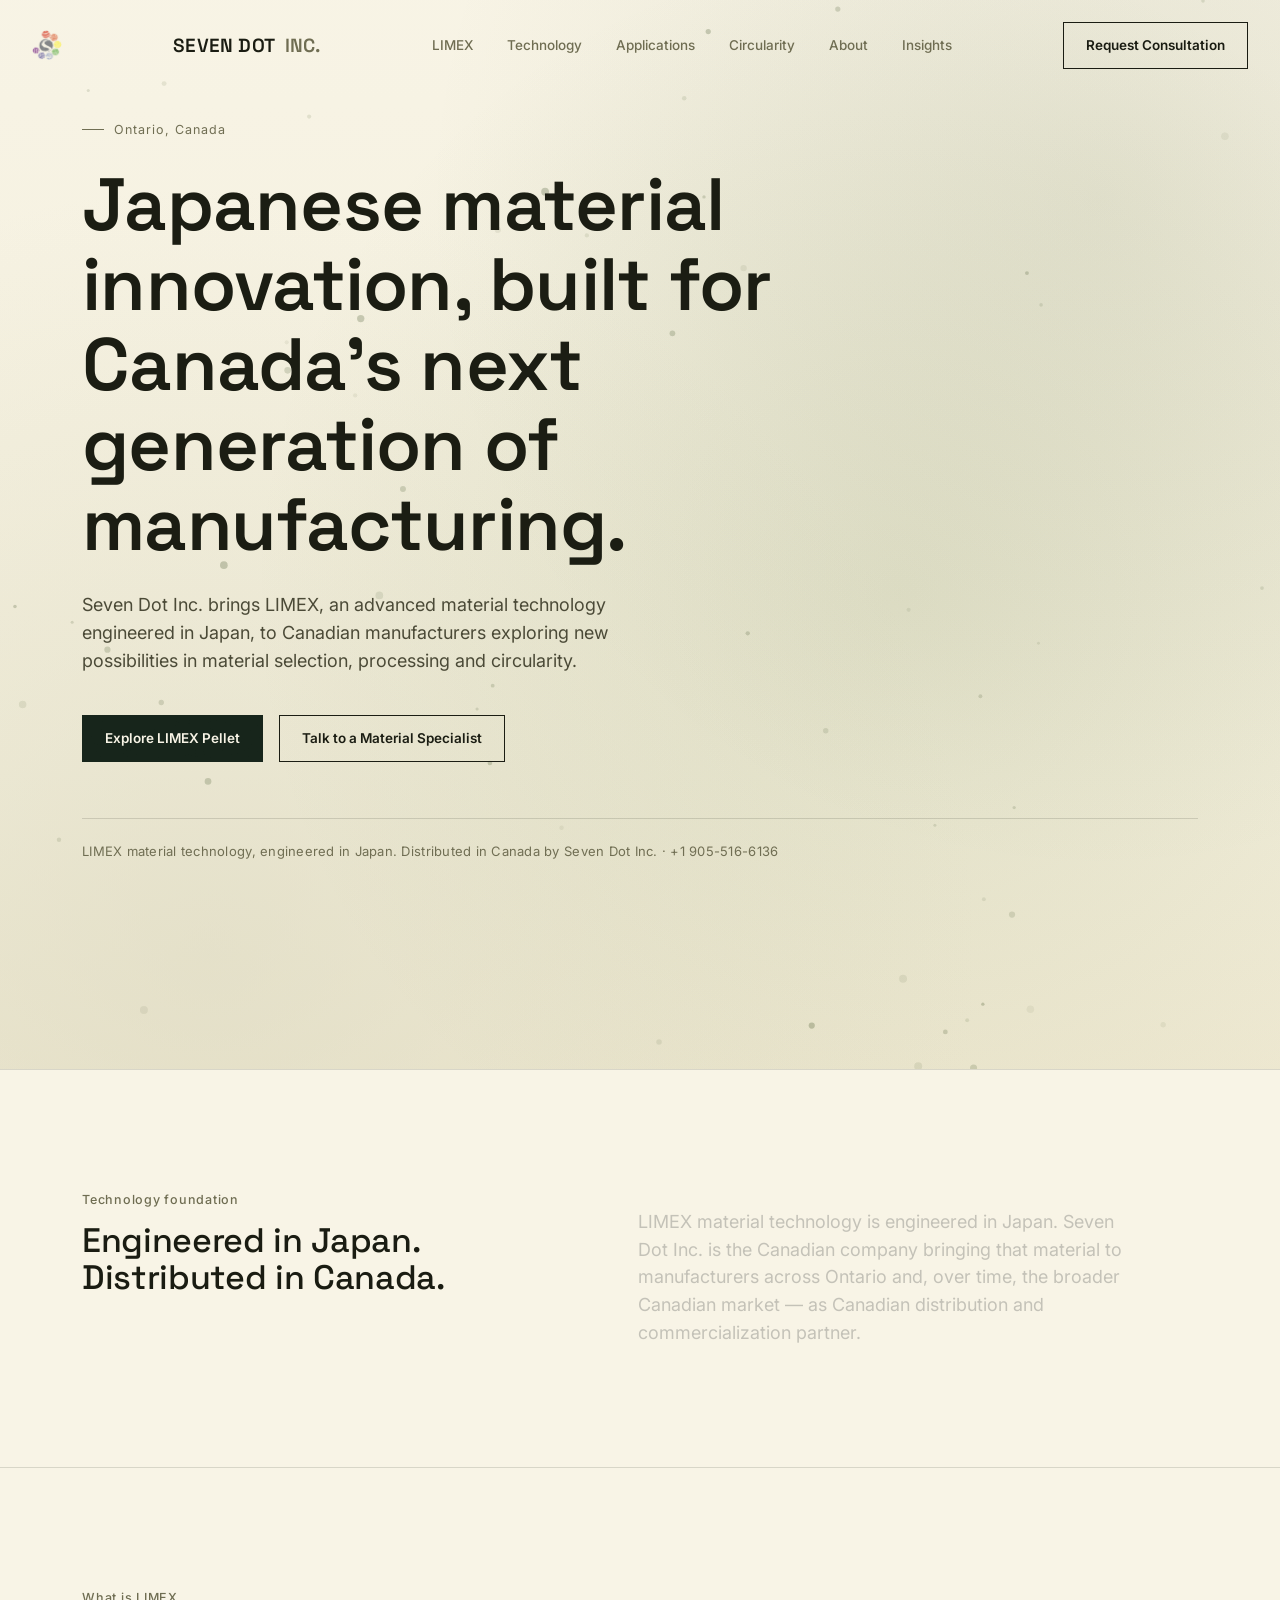
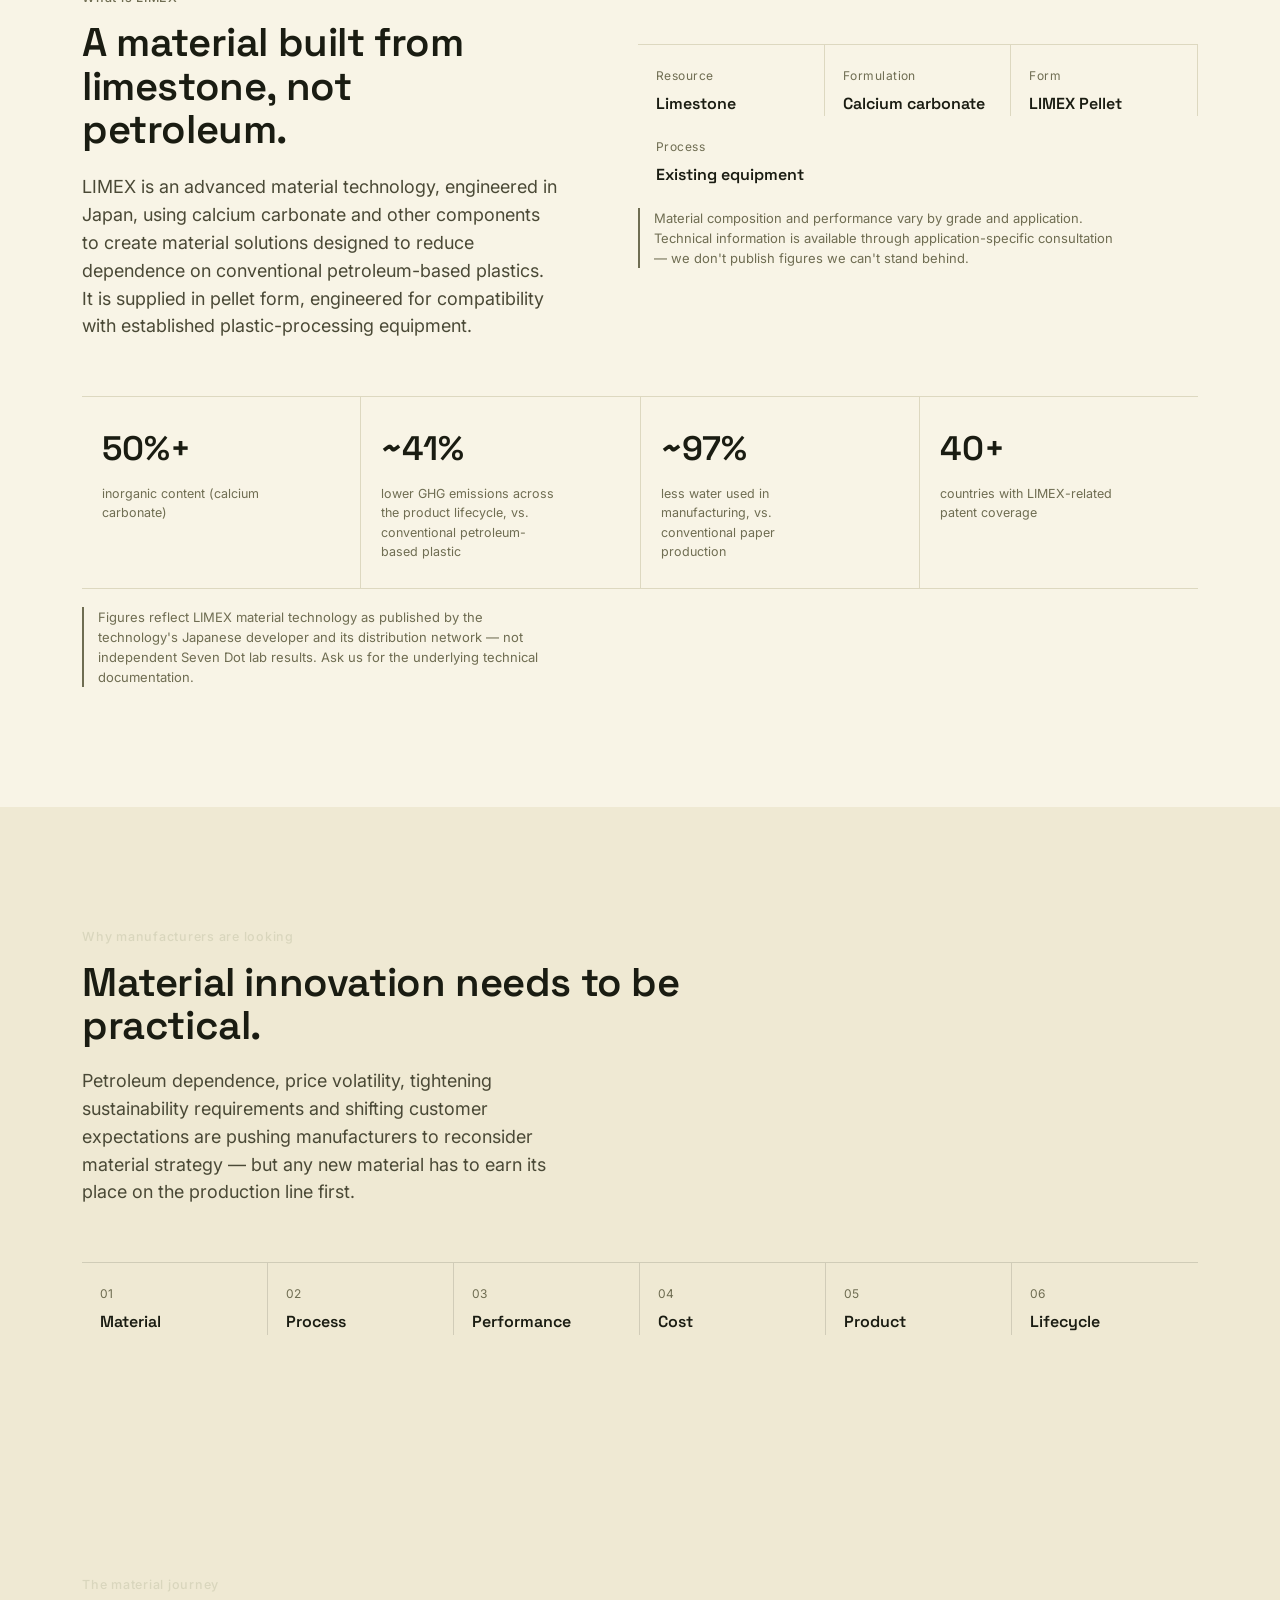
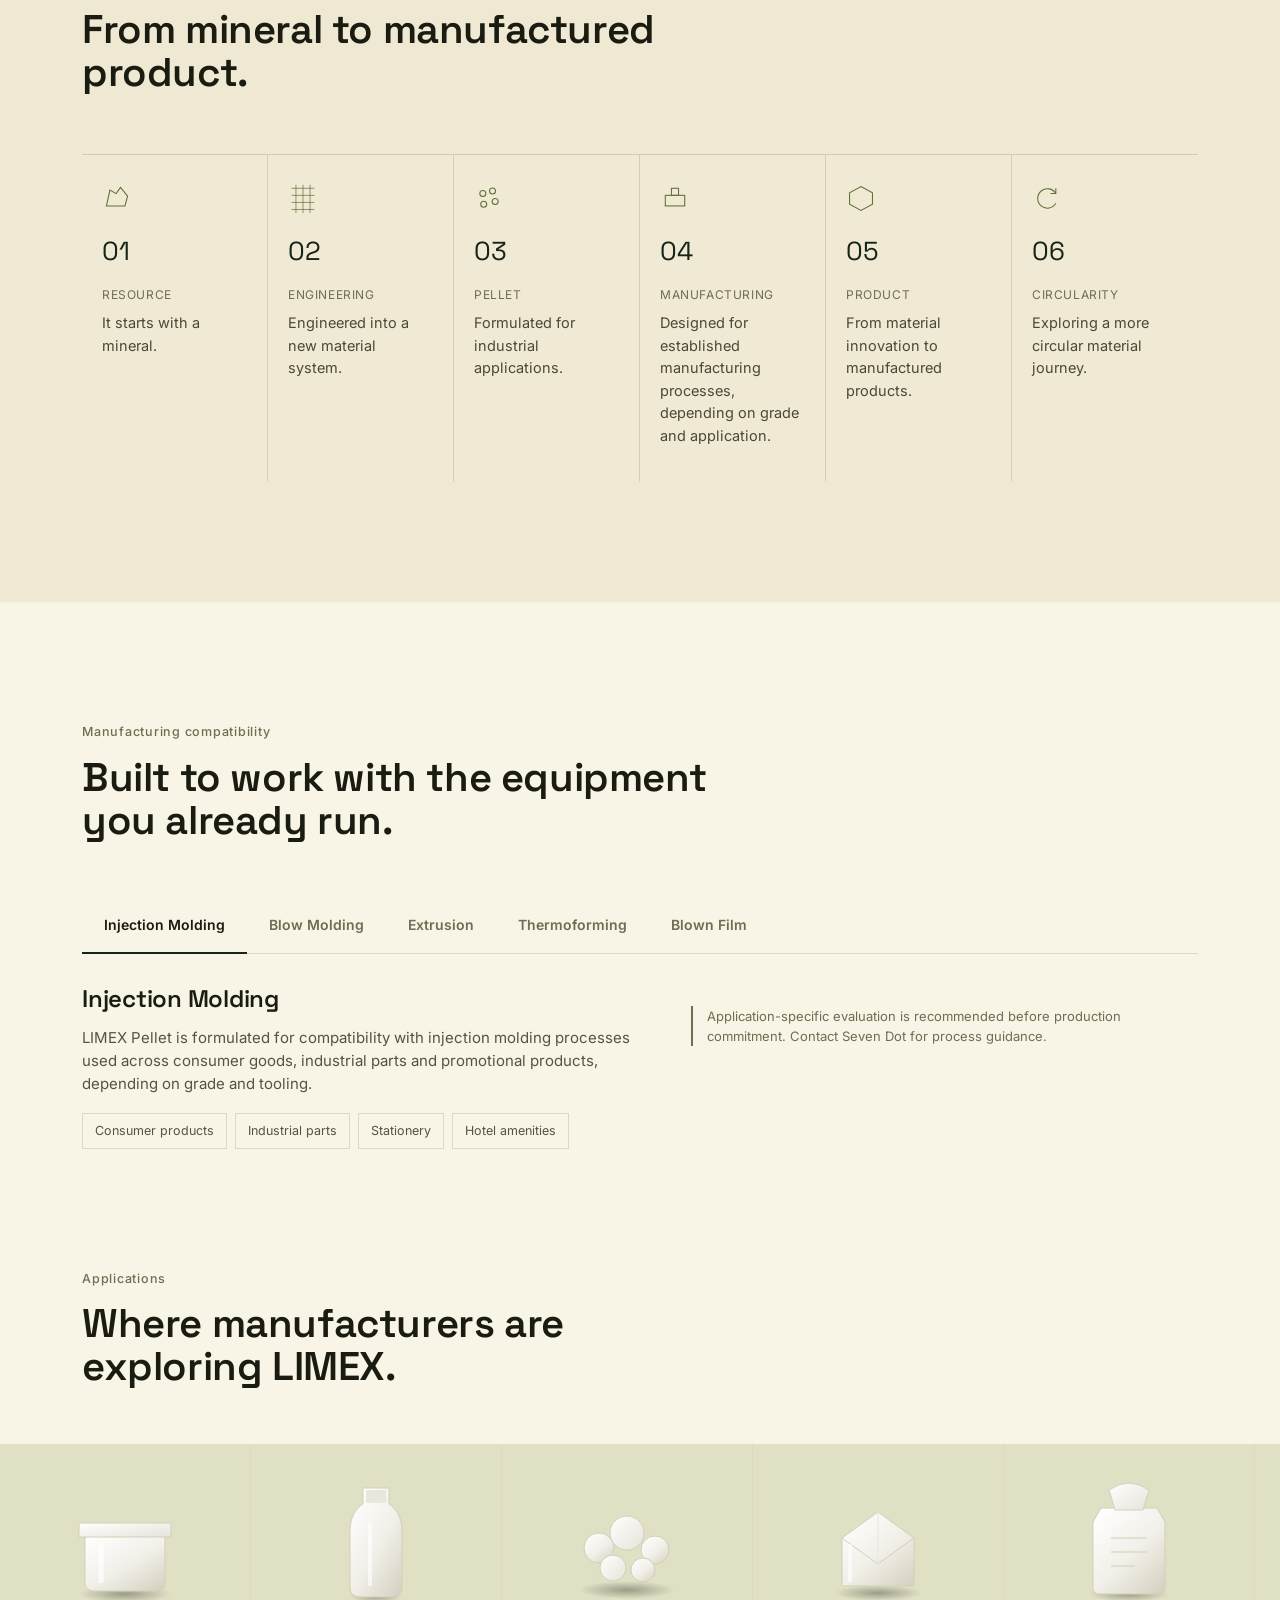
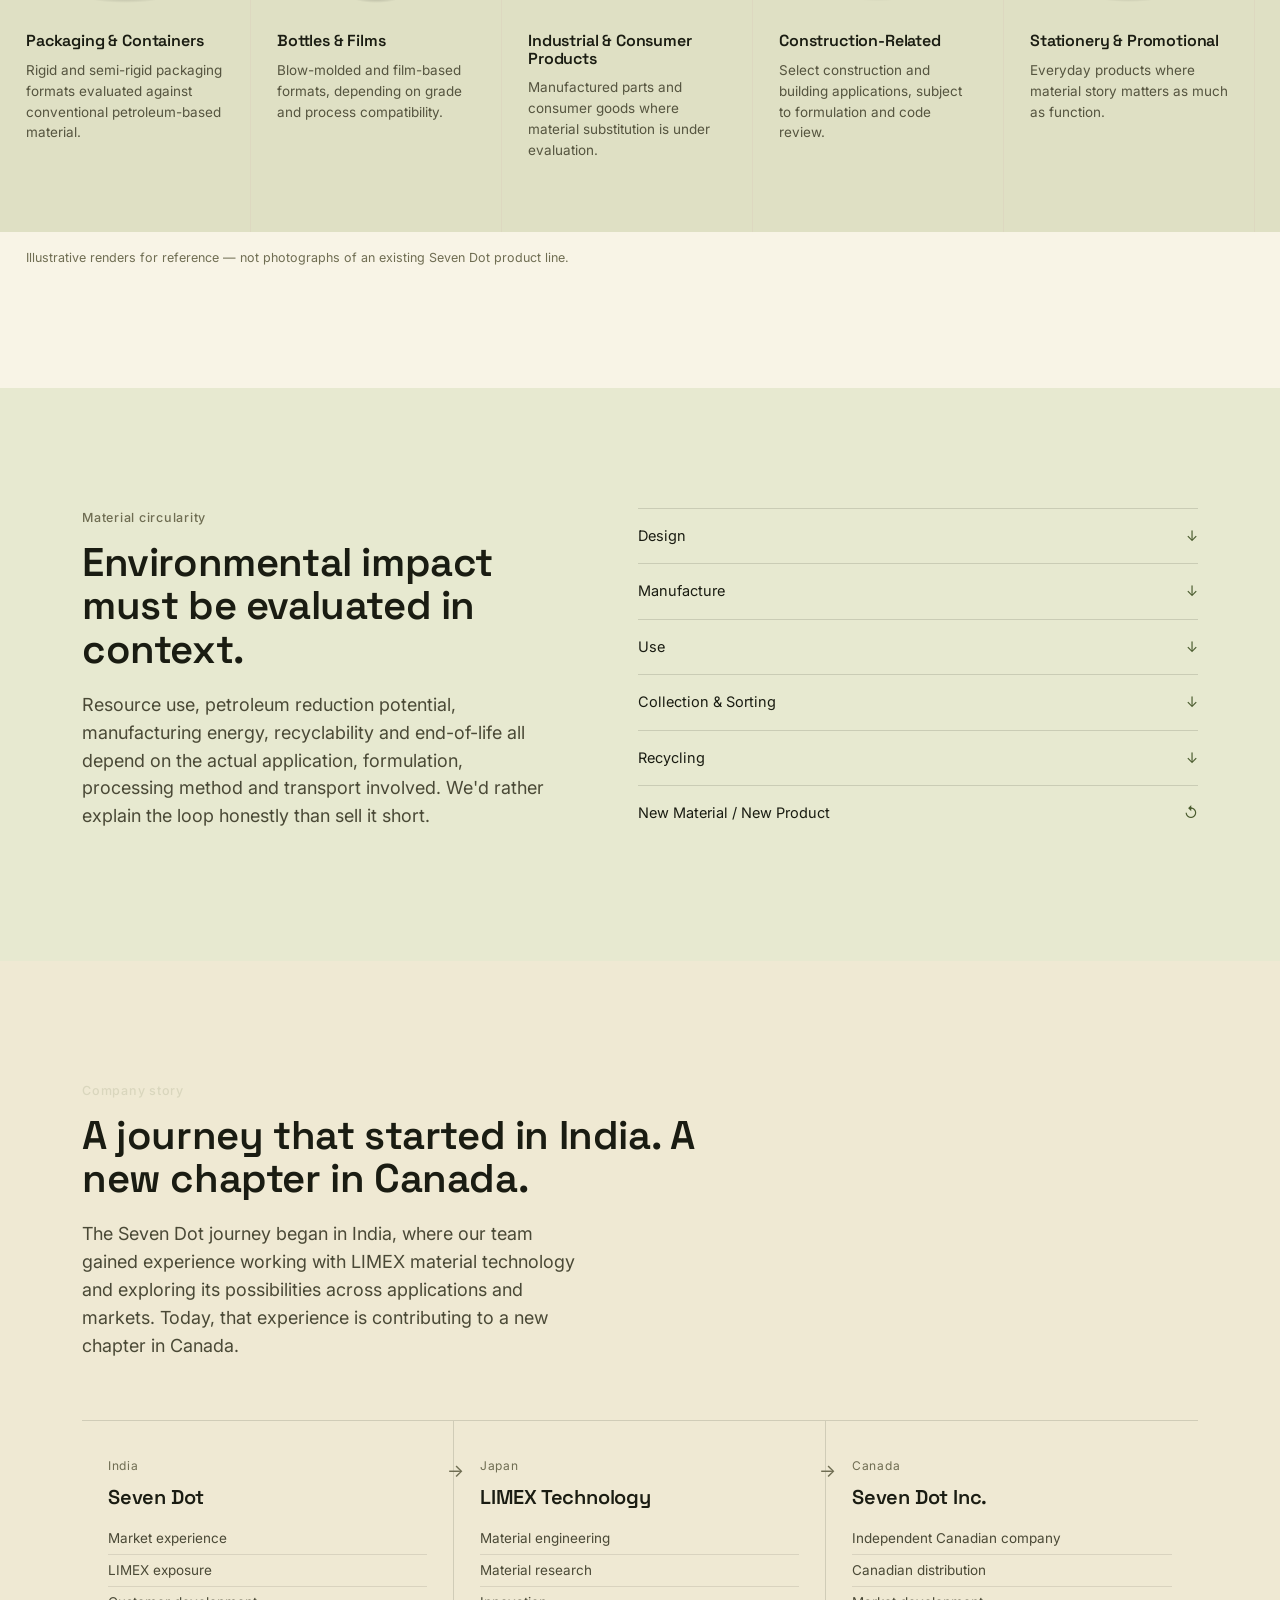
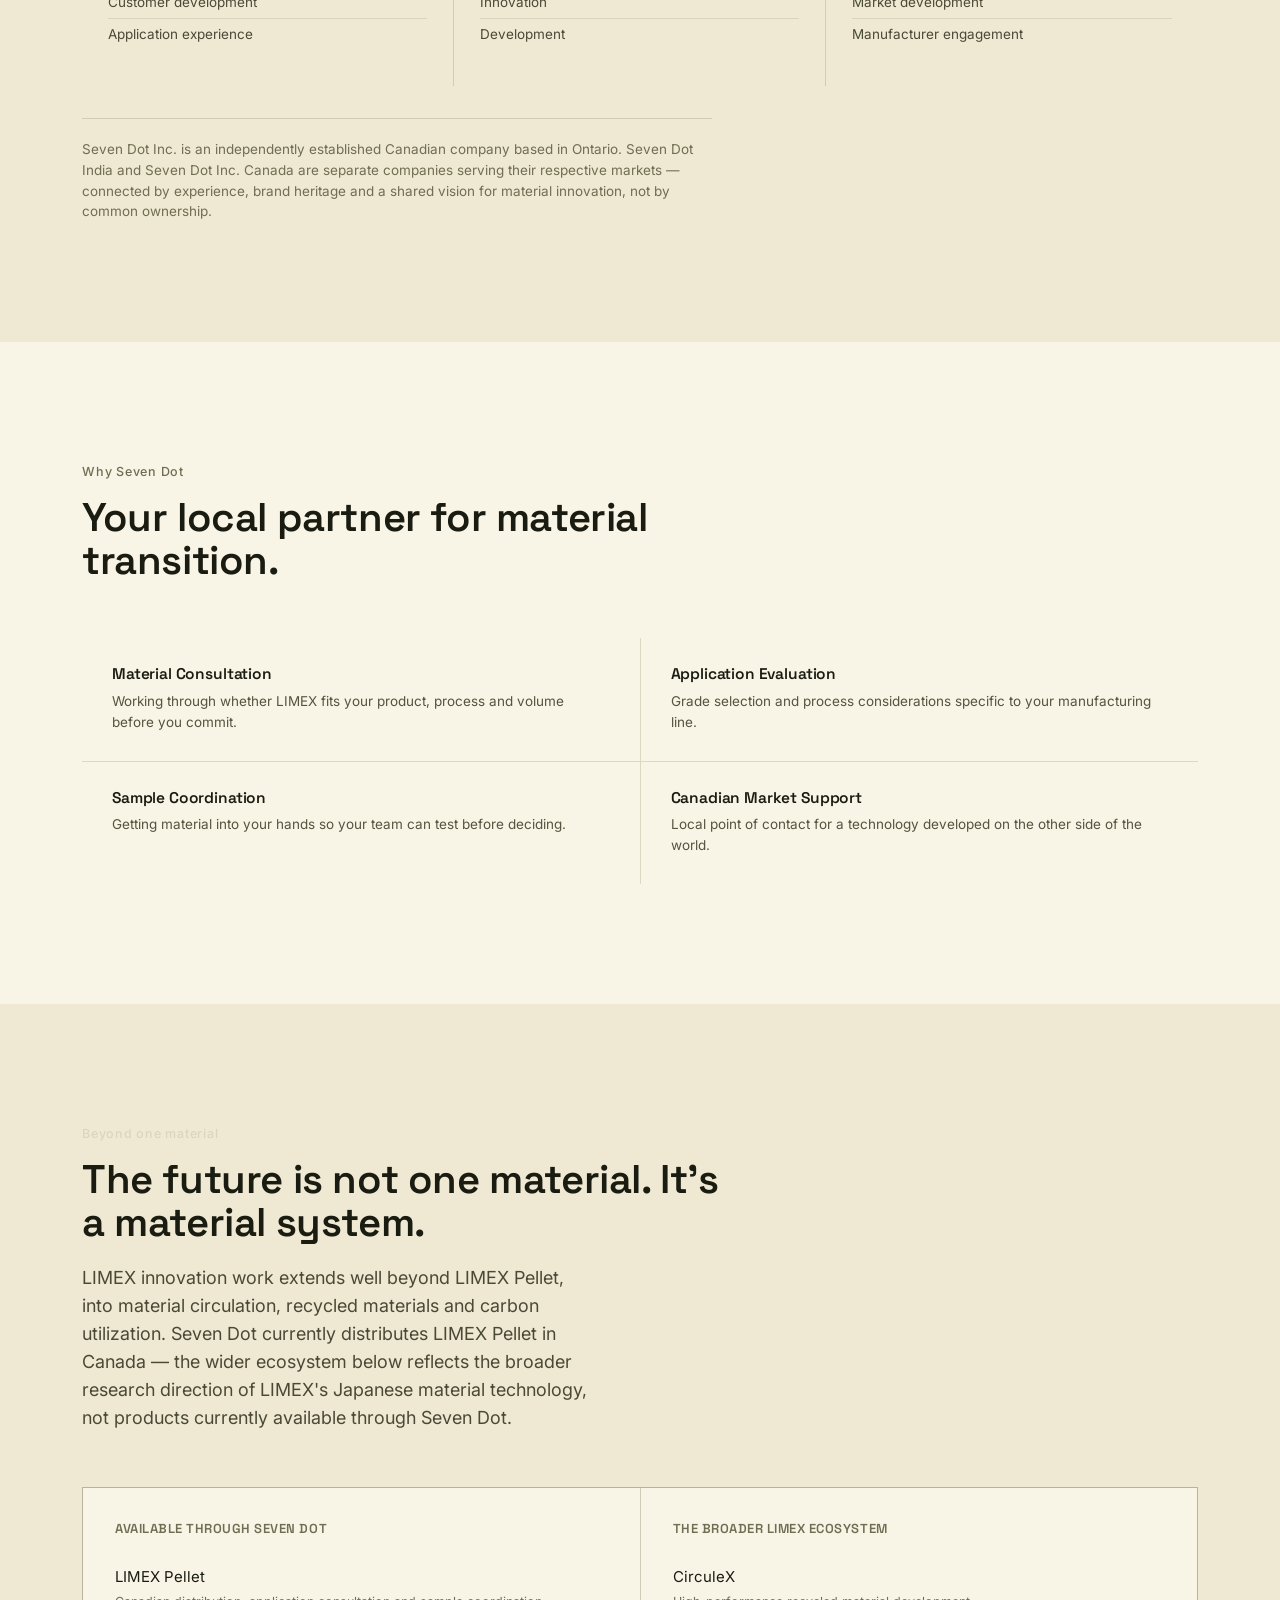
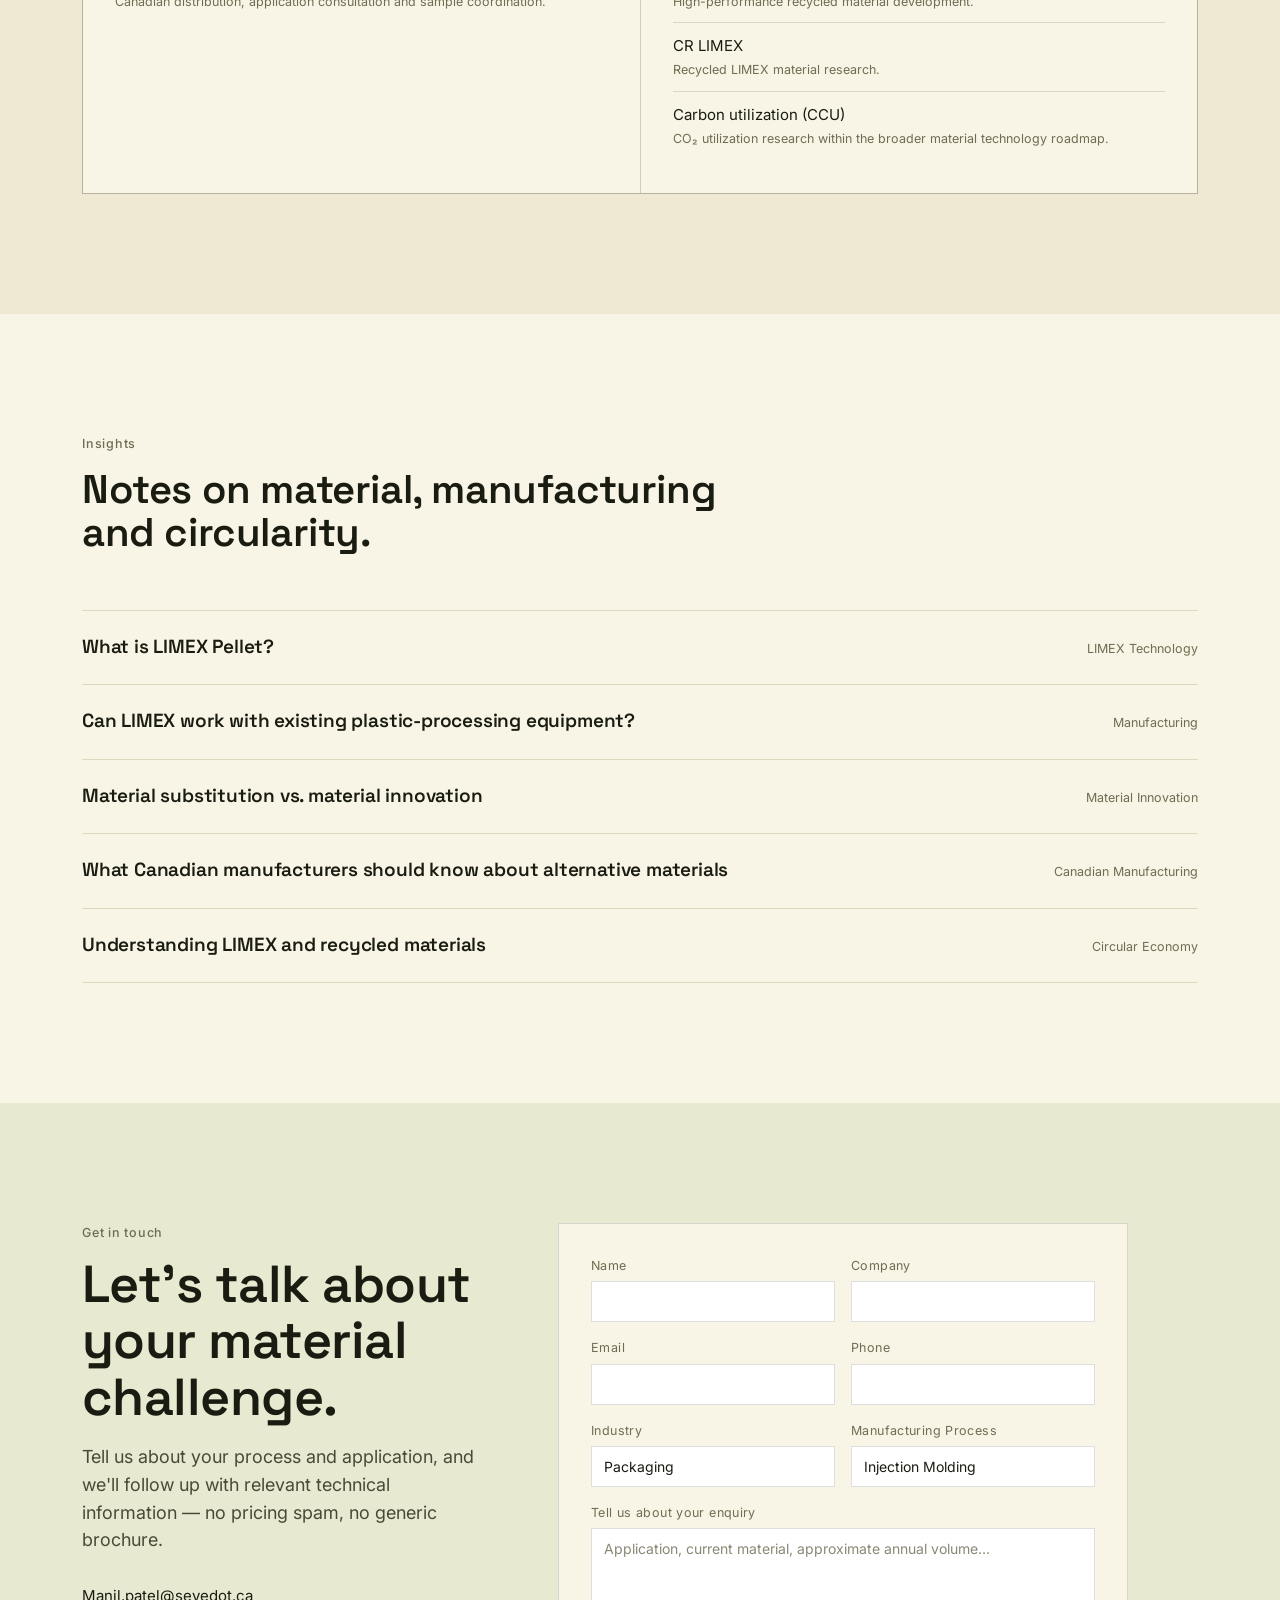
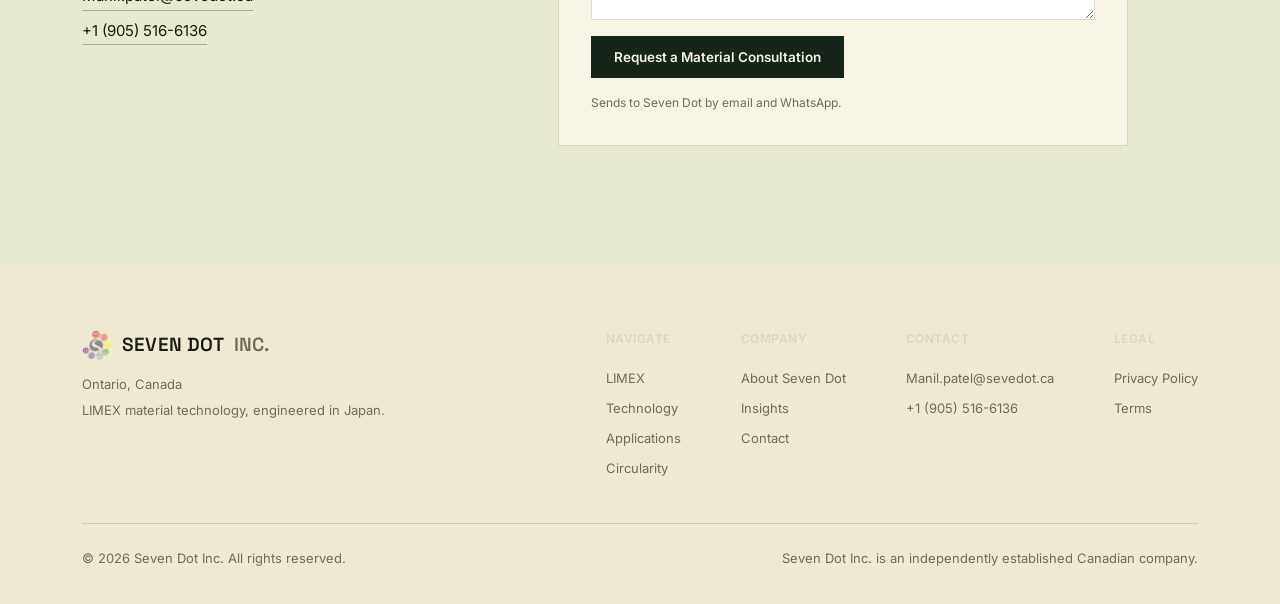
==== seven-dot-homepage.html @ 70af7dfd "Add files via upload" ====
<!DOCTYPE html>
<html lang="en">
<head>
<meta charset="UTF-8">
<meta name="viewport" content="width=device-width, initial-scale=1.0">
<title>Seven Dot Inc. — Japanese Material Innovation. Canadian Industrial Possibility.</title>
<link rel="preconnect" href="https://fonts.googleapis.com">
<link rel="preconnect" href="https://fonts.gstatic.com" crossorigin>
<link href="https://fonts.googleapis.com/css2?family=Space+Grotesk:wght@400;500;600;700&family=Inter:wght@400;500;600&display=swap" rel="stylesheet">
<style>
  :root{
    --charcoal:#1a1c12;
    --charcoal-soft:#252a19;
    --charcoal-line:rgba(26,28,18,0.14);
    --white:#ffffff;
    --off-white:#f8f4e6;
    --stone:#d9d6bd;
    --stone-dark:#6f6d52;
    --stone-on-dark:#6f6d52;
    --indigo:#16241a;
    --indigo-light:#33502f;
    --moss:#4a5b2e;
    --moss-light:#5f7038;
    --panel:#efe9d3;
    --panel-sage:#e7e9d0;
    --serif:'Space Grotesk', sans-serif;
    --sans:'Inter', sans-serif;
  }
  *{margin:0;padding:0;box-sizing:border-box;}
  html{scroll-behavior:smooth;}
  body{
    font-family:var(--sans);
    color:var(--charcoal);
    background:var(--off-white);
    line-height:1.55;
    -webkit-font-smoothing:antialiased;
  }
  img,svg{display:block;max-width:100%;}
  a{color:inherit;text-decoration:none;}
  button{font-family:inherit;cursor:pointer;border:none;background:none;}
  .wrap{max-width:1180px;margin:0 auto;padding:0 32px;}
  @media (max-width:720px){.wrap{padding:0 20px;}}

  h1,h2,h3,h4{
    font-family:var(--serif);
    font-weight:600;
    letter-spacing:-0.01em;
    line-height:1.08;
  }
  .eyebrow{
    font-size:12.5px;
    letter-spacing:0.06em;
    color:var(--stone-dark);
    font-weight:500;
    margin-bottom:14px;
  }
  .lede{
    font-size:18px;
    color:#4a4936;
    max-width:46ch;
  }

  /* ---------- Header ---------- */
  header{
    position:fixed;top:0;left:0;right:0;z-index:50;
    display:flex;align-items:center;justify-content:space-between;
    padding:22px 32px;
    transition:background .35s ease, padding .35s ease, border-color .35s ease;
    border-bottom:1px solid transparent;
  }
  header.scrolled{
    background:rgba(248,244,230,0.92);
    backdrop-filter:blur(10px);
    padding:14px 32px;
    border-bottom:1px solid var(--charcoal-line);
  }
  .logo{
    font-family:var(--serif);
    font-weight:600;
    font-size:19px;
    color:var(--charcoal);
    letter-spacing:0.01em;
    display:flex;align-items:center;gap:10px;
  }
  .logo-mark{width:30px;height:30px;object-fit:contain;}
  .logo span{color:var(--stone-on-dark);}
  nav{display:flex;gap:34px;align-items:center;}
  nav a{
    font-size:13.5px;
    color:var(--stone-dark);
    font-weight:500;
    transition:color .2s;
  }
  nav a:hover{color:var(--charcoal);}
  .btn{
    display:inline-flex;align-items:center;gap:8px;
    padding:12px 22px;
    font-size:13.5px;
    font-weight:600;
    border:1px solid var(--charcoal);
    color:var(--charcoal);
    transition:background .2s, color .2s;
    white-space:nowrap;
  }
  .btn:hover{background:var(--charcoal);color:var(--off-white);}
  .btn-solid{
    background:var(--indigo);
    border:1px solid var(--indigo);
    color:var(--off-white);
  }
  .btn-solid:hover{background:var(--indigo-light);border-color:var(--indigo-light);color:var(--off-white);}
  .nav-toggle{display:none;color:var(--charcoal);font-size:22px;}
  @media (max-width:920px){
    nav{display:none;}
    .header-cta{display:none;}
    .nav-toggle{display:block;}
  }

  /* ---------- Hero ---------- */
  .hero{
    position:relative;
    min-height:100vh;
    background:var(--off-white);
    color:var(--charcoal);
    display:flex;
    align-items:flex-end;
    overflow:hidden;
  }
  .hero-texture{
    position:absolute;inset:-6%;
    background:
      radial-gradient(circle at 82% 22%, rgba(74,91,46,0.10), transparent 45%),
      radial-gradient(circle at 68% 55%, rgba(107,125,63,0.14), transparent 55%),
      radial-gradient(circle at 20% 85%, rgba(217,214,189,0.5), transparent 50%),
      linear-gradient(180deg, #f8f4e6 0%, #f3efdc 70%, #ede7cf 100%);
    animation:drift 34s ease-in-out infinite alternate;
  }
  @keyframes drift{
    0%{transform:scale(1) translate(0,0);}
    100%{transform:scale(1.06) translate(-1.5%,-1%);}
  }
  .grain{
    position:absolute;inset:0;
    opacity:0.5;
    mix-blend-mode:overlay;
    pointer-events:none;
  }
  #pellets{position:absolute;inset:0;opacity:0.9;}
  #pellets circle{animation:pellet-float linear infinite;}
  @keyframes pellet-float{
    0%{transform:translateY(0);}
    50%{transform:translateY(-14px);}
    100%{transform:translateY(0);}
  }
  @media (prefers-reduced-motion: reduce){
    .hero-texture{animation:none;}
    #pellets circle{animation:none;}
  }
  .hero-inner{
    position:relative;z-index:2;
    width:100%;
    padding:0 32px 88px;
    max-width:1180px;
    margin:0 auto;
  }
  .hero-eyebrow{
    font-size:12.5px;letter-spacing:0.08em;color:var(--stone-dark);
    margin-bottom:26px;
    display:flex;align-items:center;gap:10px;
    opacity:0;animation:rise .9s ease forwards;
    animation-delay:.1s;
  }
  .hero-eyebrow::before{content:'';width:22px;height:1px;background:var(--stone-on-dark);}
  .hero h1{
    font-size:clamp(38px,6vw,74px);
    max-width:15ch;
    color:var(--charcoal);
    opacity:0;animation:rise 1s ease forwards;
    animation-delay:.28s;
  }
  .hero-sub{
    margin-top:26px;
    font-size:18px;
    color:#4a4936;
    max-width:52ch;
    opacity:0;animation:rise 1s ease forwards;
    animation-delay:.5s;
  }
  .hero-ctas{
    display:flex;gap:16px;margin-top:40px;flex-wrap:wrap;
    opacity:0;animation:rise 1s ease forwards;
    animation-delay:.68s;
  }
  .hero-trust{
    margin-top:56px;
    padding-top:22px;
    border-top:1px solid var(--charcoal-line);
    font-size:13px;
    color:var(--stone-on-dark);
    letter-spacing:0.02em;
    opacity:0;animation:rise 1s ease forwards;
    animation-delay:.86s;
  }
  @keyframes rise{
    from{opacity:0;transform:translateY(16px);}
    to{opacity:1;transform:translateY(0);}
  }
  @media (prefers-reduced-motion: reduce){
    .hero-eyebrow,.hero h1,.hero-sub,.hero-ctas,.hero-trust{animation:none;opacity:1;}
  }

  /* ---------- Sections generic ---------- */
  section{padding:120px 0;}
  @media (max-width:720px){section{padding:76px 0;}}
  .band-dark{background:var(--panel);color:var(--charcoal);}
  .band-indigo{background:var(--panel-sage);color:var(--charcoal);}

  .two-col{
    display:grid;
    grid-template-columns:0.85fr 1fr;
    gap:80px;
    align-items:start;
  }
  @media (max-width:860px){.two-col{grid-template-columns:1fr;gap:44px;}}

  /* ---------- Trust band ---------- */
  .trust-band{
    text-align:left;
    border-top:1px solid var(--charcoal-line);
    border-bottom:1px solid var(--charcoal-line);
  }
  .trust-band h2{
    font-size:clamp(24px,3vw,34px);
    max-width:22ch;
    font-weight:500;
  }
  .trust-band .lede{color:#c4c2b8;margin-top:18px;}

  /* ---------- Diagram: evaluation chain ---------- */
  .chain{
    display:flex;flex-wrap:wrap;gap:0;
    margin-top:56px;
    border-top:1px solid #ddd8c0;
  }
  .chain-step{
    flex:1 1 150px;
    padding:22px 18px 0;
    border-right:1px solid #ddd8c0;
  }
  .chain-step:last-child{border-right:none;}
  .chain-step .n{font-size:12px;color:var(--stone-dark);letter-spacing:0.04em;}
  .chain-step .t{font-family:var(--serif);font-size:16px;margin-top:6px;font-weight:600;}
  @media (max-width:720px){
    .chain{flex-direction:column;}
    .chain-step{border-right:none;border-bottom:1px solid #ddd8c0;padding-bottom:18px;}
  }

  /* ---------- Material journey (signature) ---------- */
  .journey{position:relative;}
  .journey-steps{
    display:grid;
    grid-template-columns:repeat(6,1fr);
    border-top:1px solid var(--charcoal-line);
    margin-top:60px;
  }
  @media (max-width:920px){.journey-steps{grid-template-columns:1fr;}}
  .journey-step{
    padding:28px 20px 34px;
    border-right:1px solid var(--charcoal-line);
    border-bottom:1px solid transparent;
    transition:background .4s ease, opacity .4s ease;
    opacity:0.45;
  }
  .journey-step.active{opacity:1;background:rgba(245,243,238,0.04);}
  @media (max-width:920px){.journey-step{border-right:none;border-bottom:1px solid var(--charcoal-line);}}
  .journey-step:last-child{border-right:none;}
  .j-glyph{width:30px;height:30px;margin-bottom:18px;opacity:0.55;transition:opacity .4s ease;}
  .journey-step.active .j-glyph{opacity:1;}
  .journey-step .n{
    font-family:var(--serif);font-size:26px;color:var(--stone-on-dark);
    transition:color .4s ease;
  }
  .journey-step.active .n{color:var(--indigo);}
  .journey-step .label{
    font-size:12px;letter-spacing:0.05em;color:var(--stone-dark);margin:14px 0 8px;
  }
  .journey-step p{font-size:14.5px;color:#4a4936;}

  /* ---------- Stat strip (verified-only placeholder) ---------- */
  .stat-note{
    margin-top:20px;
    font-size:13px;
    color:var(--stone-dark);
    border-left:2px solid var(--stone-dark);
    padding-left:14px;
    max-width:60ch;
  }

  .glance-strip{
    display:grid;grid-template-columns:repeat(4,1fr);
    gap:1px;background:#ddd8c0;margin-top:56px;border-top:1px solid #ddd8c0;border-bottom:1px solid #ddd8c0;
  }
  @media (max-width:820px){.glance-strip{grid-template-columns:1fr 1fr;}}
  .glance-stat{background:var(--off-white);padding:26px 20px;}
  .glance-num{display:block;font-family:var(--serif);font-size:34px;font-weight:600;color:var(--charcoal);}
  .glance-label{display:block;font-size:12.5px;color:var(--stone-dark);margin-top:8px;max-width:22ch;}

  /* ---------- Manufacturing tabs ---------- */
  .tabs{margin-top:56px;}
  .tab-heads{display:flex;flex-wrap:wrap;gap:0;border-bottom:1px solid #ddd8c0;}
  .tab-head{
    padding:16px 22px;font-size:14px;font-weight:600;color:var(--stone-dark);
    border-bottom:2px solid transparent;margin-bottom:-1px;
  }
  .tab-head.active{color:var(--charcoal);border-bottom-color:var(--indigo);}
  .tab-panel{display:none;padding-top:32px;}
  .tab-panel.active{display:grid;grid-template-columns:1.1fr 1fr;gap:52px;}
  @media (max-width:760px){.tab-panel.active{grid-template-columns:1fr;gap:24px;}}
  .tab-panel h3{font-size:24px;margin-bottom:14px;}
  .tag-list{display:flex;flex-wrap:wrap;gap:8px;margin-top:18px;}
  .tag{
    font-size:12.5px;padding:7px 12px;border:1px solid #ddd8c0;color:#55543f;
  }

  /* ---------- Applications strip ---------- */
  .apps-scroll{
    display:flex;gap:1px;background:#ddd8c0;
    margin-top:56px;overflow-x:auto;
  }
  .app-card{
    background:#dfe0c4;
    min-width:250px;flex:1 1 250px;
    padding:34px 26px 30px;
  }
  .app-card .glyph{width:100%;height:130px;margin-bottom:24px;}
  .app-card h4{font-size:16px;margin-bottom:10px;color:var(--charcoal);}
  .app-card p{font-size:13.5px;color:#55543f;}
  .gallery-note{
    font-size:12.5px;color:var(--stone-dark);
    padding:16px 26px 0;
  }

  /* ---------- Circularity loop ---------- */
  .loop-wrap{display:flex;justify-content:center;margin-top:56px;}

  /* ---------- Journey map (India/Japan/Canada) ---------- */
  .map-nodes{
    display:grid;grid-template-columns:repeat(3,1fr);
    gap:0;margin-top:60px;border-top:1px solid var(--charcoal-line);
  }
  @media (max-width:820px){.map-nodes{grid-template-columns:1fr;}}
  .map-node{
    padding:36px 26px;border-right:1px solid var(--charcoal-line);position:relative;
  }
  .map-node:last-child{border-right:none;}
  @media (max-width:820px){.map-node{border-right:none;border-bottom:1px solid var(--charcoal-line);}}
  .map-node .place{font-size:12px;letter-spacing:0.06em;color:var(--stone-on-dark);}
  .map-node h3{font-size:20px;margin:12px 0 14px;color:var(--charcoal);}
  .map-node ul{list-style:none;font-size:13.5px;color:#4a4936;}
  .map-node li{padding:5px 0;border-top:1px solid rgba(26,28,18,0.1);}
  .map-node li:first-child{border-top:none;}
  .map-arrow{
    position:absolute;right:-11px;top:36px;
    color:var(--stone-on-dark);font-size:18px;z-index:2;
  }
  @media (max-width:820px){.map-arrow{display:none;}}
  .story-note{
    margin-top:32px;font-size:13.5px;color:var(--stone-on-dark);
    max-width:70ch;border-top:1px solid var(--charcoal-line);padding-top:20px;
  }

  /* ---------- Why Seven Dot ---------- */
  .capabilities{
    display:grid;grid-template-columns:repeat(2,1fr);
    gap:1px;background:#ddd8c0;margin-top:56px;
  }
  @media (max-width:720px){.capabilities{grid-template-columns:1fr;}}
  .cap{background:var(--off-white);padding:28px 30px;}
  .cap h4{font-size:15.5px;margin-bottom:8px;}
  .cap p{font-size:13.5px;color:#55543f;}

  /* ---------- Future of materials split ---------- */
  .split{
    display:grid;grid-template-columns:1fr 1fr;gap:1px;
    margin-top:56px;background:var(--charcoal-line);
    border:1px solid var(--charcoal-line);
  }
  @media (max-width:820px){.split{grid-template-columns:1fr;}}
  .split > div{padding:34px 32px;background:var(--off-white);}
  .split h4{font-size:13px;letter-spacing:0.04em;color:var(--stone-dark);margin-bottom:18px;}
  .split ul{list-style:none;}
  .split li{
    font-size:15px;padding:11px 0;border-top:1px solid var(--charcoal-line);color:var(--charcoal);
  }
  .split li:first-child{border-top:none;}
  .split li small{display:block;color:var(--stone-on-dark);font-size:12.5px;margin-top:3px;font-weight:400;}

  /* ---------- Insights ---------- */
  .insights-list{margin-top:56px;border-top:1px solid #ddd8c0;}
  .insight-row{
    display:flex;justify-content:space-between;align-items:baseline;
    padding:26px 0;border-bottom:1px solid #ddd8c0;
    gap:24px;
  }
  .insight-row h4{font-size:19px;font-weight:600;max-width:60ch;}
  .insight-row .cat{font-size:12.5px;color:var(--stone-dark);white-space:nowrap;}

  /* ---------- Final CTA ---------- */
  .final-cta{
    text-align:left;
  }
  .final-cta h2{font-size:clamp(30px,4.4vw,52px);max-width:16ch;}
  .final-cta .lede{margin-top:18px;color:#4a4936;}
  .final-cta .hero-ctas{margin-top:36px;}

  /* ---------- Footer ---------- */
  footer{
    background:var(--panel);color:var(--stone-on-dark);
    padding:64px 0 36px;font-size:13px;
  }
  .foot-top{
    display:flex;justify-content:space-between;flex-wrap:wrap;gap:40px;
    padding-bottom:40px;border-bottom:1px solid var(--charcoal-line);
  }
  .foot-cols{display:flex;gap:60px;flex-wrap:wrap;}
  .foot-col h5{font-size:12px;color:var(--stone);letter-spacing:0.04em;margin-bottom:14px;font-weight:600;}
  .foot-col a{display:block;padding:5px 0;color:var(--stone-on-dark);transition:color .2s;}
  .foot-col a:hover{color:var(--indigo);}
  .foot-bottom{
    display:flex;justify-content:space-between;flex-wrap:wrap;gap:12px;
    padding-top:24px;
  }

  /* ---------- Sticky CTA ---------- */
  .sticky-cta{
    position:fixed;bottom:26px;right:26px;z-index:60;
    background:var(--off-white);color:var(--charcoal);
    padding:14px 22px;font-size:13.5px;font-weight:600;
    box-shadow:0 8px 30px rgba(0,0,0,0.25);
    display:flex;align-items:center;gap:8px;
    opacity:0;pointer-events:none;
    transform:translateY(10px);
    transition:opacity .3s ease, transform .3s ease;
  }
  .sticky-cta.show{opacity:1;pointer-events:auto;transform:translateY(0);}
  @media (max-width:600px){.sticky-cta{left:16px;right:16px;justify-content:center;}}

  .section-head{max-width:640px;}
  .section-head h2{font-size:clamp(26px,3.6vw,40px);margin-top:14px;}

  .reveal{opacity:0;transform:translateY(22px);transition:opacity .8s ease, transform .8s ease;}
  .reveal.in-view{opacity:1;transform:translateY(0);}
  @media (prefers-reduced-motion: reduce){
    .reveal{opacity:1;transform:none;transition:none;}
  }

  .page-grain{
    position:fixed;inset:0;z-index:40;
    opacity:0.35;mix-blend-mode:overlay;pointer-events:none;
  }

  .contact-details{margin-top:30px;display:flex;flex-direction:column;gap:8px;}
  .contact-details a{
    font-size:15px;color:var(--charcoal);border-bottom:1px solid rgba(26,28,18,0.3);
    width:max-content;padding-bottom:2px;
  }
  .contact-details a:hover{border-bottom-color:var(--charcoal);}

  .enquiry-form{
    background:var(--off-white);
    border:1px solid var(--charcoal-line);
    padding:32px;
  }
  .form-row{display:grid;grid-template-columns:1fr 1fr;gap:16px;}
  @media (max-width:520px){.form-row{grid-template-columns:1fr;}}
  .form-field{margin-bottom:16px;display:flex;flex-direction:column;gap:6px;}
  .form-field label{font-size:12.5px;color:var(--stone-dark);letter-spacing:0.03em;}
  .form-field input,.form-field select,.form-field textarea{
    background:#ffffff;
    border:1px solid var(--charcoal-line);
    color:var(--charcoal);
    padding:11px 12px;
    font-family:inherit;font-size:14px;
  }
  .form-field textarea{resize:vertical;}
  .form-field input::placeholder,.form-field textarea::placeholder{color:#8a8875;}
  .form-field select{appearance:none;}
  .form-actions{display:flex;align-items:center;gap:16px;flex-wrap:wrap;margin-top:6px;}
  .form-hint{font-size:12px;color:var(--stone-on-dark);}
  .form-status{font-size:13px;color:var(--charcoal);margin-top:14px;display:none;}
  .form-status.show{display:block;}
</style>
</head>
<body>

<svg width="0" height="0" style="position:absolute;">
  <filter id="grainFilter">
    <feTurbulence type="fractalNoise" baseFrequency="0.85" numOctaves="2" stitchTiles="stitch" result="noise"/>
    <feColorMatrix type="matrix" values="0 0 0 0 1  0 0 0 0 1  0 0 0 0 1  0 0 0 0.04 0"/>
  </filter>
  <linearGradient id="prodWhite" x1="10%" y1="0%" x2="90%" y2="100%">
    <stop offset="0%" stop-color="#ffffff"/>
    <stop offset="55%" stop-color="#f1efe8"/>
    <stop offset="100%" stop-color="#d7d2c3"/>
  </linearGradient>
  <linearGradient id="prodWhiteSoft" x1="0%" y1="0%" x2="100%" y2="100%">
    <stop offset="0%" stop-color="#ffffff"/>
    <stop offset="100%" stop-color="#e6e3d9"/>
  </linearGradient>
  <radialGradient id="prodShadow" cx="50%" cy="50%" r="50%">
    <stop offset="0%" stop-color="rgba(0,0,0,0.30)"/>
    <stop offset="100%" stop-color="rgba(0,0,0,0)"/>
  </radialGradient>
  <filter id="softBlur" x="-60%" y="-60%" width="220%" height="220%">
    <feGaussianBlur stdDeviation="3.2"/>
  </filter>
</svg>

<svg class="page-grain" width="100%" height="100%"><rect width="100%" height="100%" filter="url(#grainFilter)"/></svg>

<header id="siteHeader">
  <img class="logo-mark" src="[data-uri]" alt="Seven Dot logo"><div class="logo">SEVEN DOT <span>INC.</span></div>
  <nav>
    <a href="#limex">LIMEX</a>
    <a href="#journey">Technology</a>
    <a href="#applications">Applications</a>
    <a href="#circularity">Circularity</a>
    <a href="#about">About</a>
    <a href="#insights">Insights</a>
  </nav>
  <a class="btn header-cta" href="#contact">Request Consultation</a>
  <div class="nav-toggle">☰</div>
</header>

<!-- HERO -->
<section class="hero">
  <div class="hero-texture"></div>
  <svg id="pellets" width="100%" height="100%"></svg>
  <svg class="grain" width="100%" height="100%"><rect width="100%" height="100%" filter="url(#grainFilter)"/></svg>
  <div class="hero-inner">
    <div class="hero-eyebrow">Ontario, Canada</div>
    <h1>Japanese material innovation, built for Canada's next generation of manufacturing.</h1>
    <p class="hero-sub">Seven Dot Inc. brings LIMEX, an advanced material technology engineered in Japan, to Canadian manufacturers exploring new possibilities in material selection, processing and circularity.</p>
    <div class="hero-ctas">
      <a class="btn btn-solid" href="#limex">Explore LIMEX Pellet</a>
      <a class="btn" href="#contact">Talk to a Material Specialist</a>
    </div>
    <div class="hero-trust">LIMEX material technology, engineered in Japan. Distributed in Canada by Seven Dot Inc. · +1 905-516-6136</div>
  </div>
</section>

<!-- TRUST / TECHNOLOGY -->
<section class="trust-band">
  <div class="wrap">
    <div class="two-col">
      <div>
        <p class="eyebrow">Technology foundation</p>
        <h2>Engineered in Japan. Distributed in Canada.</h2>
      </div>
      <p class="lede">LIMEX material technology is engineered in Japan. Seven Dot Inc. is the Canadian company bringing that material to manufacturers across Ontario and, over time, the broader Canadian market — as Canadian distribution and commercialization partner.</p>
    </div>
  </div>
</section>

<!-- WHAT IS LIMEX -->
<section id="limex">
  <div class="wrap">
    <div class="two-col">
      <div class="section-head">
        <p class="eyebrow">What is LIMEX</p>
        <h2>A material built from limestone, not petroleum.</h2>
        <p class="lede" style="margin-top:22px;">LIMEX is an advanced material technology, engineered in Japan, using calcium carbonate and other components to create material solutions designed to reduce dependence on conventional petroleum-based plastics. It is supplied in pellet form, engineered for compatibility with established plastic-processing equipment.</p>
      </div>
      <div>
        <div class="chain">
          <div class="chain-step"><div class="n">Resource</div><div class="t">Limestone</div></div>
          <div class="chain-step"><div class="n">Formulation</div><div class="t">Calcium carbonate</div></div>
          <div class="chain-step"><div class="n">Form</div><div class="t">LIMEX Pellet</div></div>
          <div class="chain-step"><div class="n">Process</div><div class="t">Existing equipment</div></div>
        </div>
        <p class="stat-note">Material composition and performance vary by grade and application. Technical information is available through application-specific consultation — we don't publish figures we can't stand behind.</p>
      </div>
    </div>
    <div class="glance-strip">
      <div class="glance-stat"><span class="glance-num">50%+</span><span class="glance-label">inorganic content (calcium carbonate)</span></div>
      <div class="glance-stat"><span class="glance-num">~41%</span><span class="glance-label">lower GHG emissions across the product lifecycle, vs. conventional petroleum-based plastic</span></div>
      <div class="glance-stat"><span class="glance-num">~97%</span><span class="glance-label">less water used in manufacturing, vs. conventional paper production</span></div>
      <div class="glance-stat"><span class="glance-num">40+</span><span class="glance-label">countries with LIMEX-related patent coverage</span></div>
    </div>
    <p class="stat-note" style="margin-top:18px;">Figures reflect LIMEX material technology as published by the technology's Japanese developer and its distribution network — not independent Seven Dot lab results. Ask us for the underlying technical documentation.</p>
  </div>
</section>

<!-- WHY MANUFACTURERS -->
<section class="band-dark">
  <div class="wrap">
    <div class="section-head">
      <p class="eyebrow" style="color:var(--stone);">Why manufacturers are looking</p>
      <h2 style="color:var(--charcoal);">Material innovation needs to be practical.</h2>
      <p class="lede" style="color:#4a4936;margin-top:20px;">Petroleum dependence, price volatility, tightening sustainability requirements and shifting customer expectations are pushing manufacturers to reconsider material strategy — but any new material has to earn its place on the production line first.</p>
    </div>
    <div class="chain" style="border-top-color:var(--charcoal-line);">
      <div class="chain-step" style="border-right-color:var(--charcoal-line);"><div class="n" style="color:var(--stone-on-dark);">01</div><div class="t" style="color:var(--charcoal);">Material</div></div>
      <div class="chain-step" style="border-right-color:var(--charcoal-line);"><div class="n" style="color:var(--stone-on-dark);">02</div><div class="t" style="color:var(--charcoal);">Process</div></div>
      <div class="chain-step" style="border-right-color:var(--charcoal-line);"><div class="n" style="color:var(--stone-on-dark);">03</div><div class="t" style="color:var(--charcoal);">Performance</div></div>
      <div class="chain-step" style="border-right-color:var(--charcoal-line);"><div class="n" style="color:var(--stone-on-dark);">04</div><div class="t" style="color:var(--charcoal);">Cost</div></div>
      <div class="chain-step" style="border-right-color:var(--charcoal-line);"><div class="n" style="color:var(--stone-on-dark);">05</div><div class="t" style="color:var(--charcoal);">Product</div></div>
      <div class="chain-step"><div class="n" style="color:var(--stone-on-dark);">06</div><div class="t" style="color:var(--charcoal);">Lifecycle</div></div>
    </div>
  </div>
</section>

<!-- MATERIAL JOURNEY (signature) -->
<section id="journey" class="journey band-dark">
  <div class="wrap">
    <div class="section-head">
      <p class="eyebrow" style="color:var(--stone);">The material journey</p>
      <h2 style="color:var(--charcoal);">From mineral to manufactured product.</h2>
    </div>
    <div class="journey-steps">
      <div class="journey-step">
        <svg class="j-glyph" viewBox="0 0 34 34"><path d="M5 26 L9 8 L16 12 L21 5 L29 15 L26 26 Z" fill="none" stroke="#5f7038" stroke-width="1.2"/></svg>
        <div class="n">01</div><div class="label">RESOURCE</div><p>It starts with a mineral.</p>
      </div>
      <div class="journey-step">
        <svg class="j-glyph" viewBox="0 0 34 34"><path d="M4 6 h26 M4 14 h26 M4 22 h26 M4 30 h26 M9 2 v32 M17 2 v32 M25 2 v32" stroke="#5f7038" stroke-width="0.8"/></svg>
        <div class="n">02</div><div class="label">ENGINEERING</div><p>Engineered into a new material system.</p>
      </div>
      <div class="journey-step">
        <svg class="j-glyph" viewBox="0 0 34 34"><circle cx="10" cy="12" r="3.4" fill="none" stroke="#5f7038" stroke-width="1.2"/><circle cx="21" cy="9" r="3.4" fill="none" stroke="#5f7038" stroke-width="1.2"/><circle cx="24" cy="21" r="3.4" fill="none" stroke="#5f7038" stroke-width="1.2"/><circle cx="11" cy="24" r="3.4" fill="none" stroke="#5f7038" stroke-width="1.2"/></svg>
        <div class="n">03</div><div class="label">PELLET</div><p>Formulated for industrial applications.</p>
      </div>
      <div class="journey-step">
        <svg class="j-glyph" viewBox="0 0 34 34"><rect x="6" y="14" width="22" height="12" fill="none" stroke="#5f7038" stroke-width="1.2"/><rect x="13" y="6" width="8" height="8" fill="none" stroke="#5f7038" stroke-width="1.2"/></svg>
        <div class="n">04</div><div class="label">MANUFACTURING</div><p>Designed for established manufacturing processes, depending on grade and application.</p>
      </div>
      <div class="journey-step">
        <svg class="j-glyph" viewBox="0 0 34 34"><path d="M17 4 L30 11 L30 24 L17 31 L4 24 L4 11 Z" fill="none" stroke="#5f7038" stroke-width="1.2"/></svg>
        <div class="n">05</div><div class="label">PRODUCT</div><p>From material innovation to manufactured products.</p>
      </div>
      <div class="journey-step">
        <svg class="j-glyph" viewBox="0 0 34 34"><path d="M27 12 A11 11 0 1 0 27 23" fill="none" stroke="#5f7038" stroke-width="1.2"/><path d="M27 6 L27 12 L21 12" fill="none" stroke="#5f7038" stroke-width="1.2"/></svg>
        <div class="n">06</div><div class="label">CIRCULARITY</div><p>Exploring a more circular material journey.</p>
      </div>
    </div>
  </div>
</section>

<!-- MANUFACTURING PROCESSES -->
<section id="manufacturing">
  <div class="wrap">
    <div class="section-head">
      <p class="eyebrow">Manufacturing compatibility</p>
      <h2>Built to work with the equipment you already run.</h2>
    </div>
    <div class="tabs">
      <div class="tab-heads" id="tabHeads">
        <div class="tab-head active" data-tab="0">Injection Molding</div>
        <div class="tab-head" data-tab="1">Blow Molding</div>
        <div class="tab-head" data-tab="2">Extrusion</div>
        <div class="tab-head" data-tab="3">Thermoforming</div>
        <div class="tab-head" data-tab="4">Blown Film</div>
      </div>
      <div class="tab-panel active" data-panel="0">
        <div>
          <h3>Injection Molding</h3>
          <p style="color:#55543f;font-size:15px;">LIMEX Pellet is formulated for compatibility with injection molding processes used across consumer goods, industrial parts and promotional products, depending on grade and tooling.</p>
          <div class="tag-list"><span class="tag">Consumer products</span><span class="tag">Industrial parts</span><span class="tag">Stationery</span><span class="tag">Hotel amenities</span></div>
        </div>
        <div><p class="stat-note">Application-specific evaluation is recommended before production commitment. Contact Seven Dot for process guidance.</p></div>
      </div>
      <div class="tab-panel" data-panel="1">
        <div>
          <h3>Blow Molding</h3>
          <p style="color:#55543f;font-size:15px;">Potential applications include containers and bottles, subject to grade and formulation suitability for blow-molding processes.</p>
          <div class="tag-list"><span class="tag">Containers</span><span class="tag">Bottles</span></div>
        </div>
        <div><p class="stat-note">Material considerations vary by wall thickness and part geometry — worth a conversation before you tool up.</p></div>
      </div>
      <div class="tab-panel" data-panel="2">
        <div>
          <h3>Extrusion</h3>
          <p style="color:#55543f;font-size:15px;">Extrusion processes are among the potential manufacturing routes for LIMEX-based products, including profile and sheet applications, depending on formulation.</p>
          <div class="tag-list"><span class="tag">Sheet</span><span class="tag">Profile</span><span class="tag">Illuminated signage</span></div>
        </div>
        <div><p class="stat-note">Line settings typically require adjustment from standard petroleum-based resin — we can help scope a trial run.</p></div>
      </div>
      <div class="tab-panel" data-panel="3">
        <div>
          <h3>Thermoforming</h3>
          <p style="color:#55543f;font-size:15px;">Thermoformed packaging and product applications are among the areas manufacturers are evaluating LIMEX-based sheet material for.</p>
          <div class="tag-list"><span class="tag">Packaging</span><span class="tag">Trays</span></div>
        </div>
        <div><p class="stat-note">Suitability depends on forming temperature and part depth — application-specific evaluation recommended.</p></div>
      </div>
      <div class="tab-panel" data-panel="4">
        <div>
          <h3>Blown Film</h3>
          <p style="color:#55543f;font-size:15px;">Film applications, including bags and flexible packaging, are among the areas of manufacturer interest, depending on formulation and equipment.</p>
          <div class="tag-list"><span class="tag">Shopping bags</span><span class="tag">Flexible packaging</span></div>
        </div>
        <div><p class="stat-note">Film gauge and additive package both affect processability — talk to us before committing a production run.</p></div>
      </div>
    </div>
  </div>
</section>

<!-- APPLICATIONS -->
<section id="applications" style="background:var(--off-white);padding-top:0;">
  <div class="wrap">
    <div class="section-head">
      <p class="eyebrow">Applications</p>
      <h2>Where manufacturers are exploring LIMEX.</h2>
    </div>
  </div>
  <div class="apps-scroll">
    <div class="app-card">
      <svg class="glyph" viewBox="0 0 160 130">
        <ellipse cx="80" cy="116" rx="46" ry="9" fill="url(#prodShadow)"/>
        <path d="M40 55 h80 v50 a8 8 0 0 1 -8 8 h-64 a8 8 0 0 1 -8 -8 z" fill="url(#prodWhite)" stroke="#d4cfb8" stroke-width="1"/>
        <path d="M34 45 h92 v14 h-92 z" fill="url(#prodWhiteSoft)" stroke="#d4cfb8" stroke-width="1"/>
        <path d="M56 65 L56 105" stroke="#ffffff" stroke-width="5" opacity="0.7"/>
      </svg>
      <h4>Packaging &amp; Containers</h4>
      <p>Rigid and semi-rigid packaging formats evaluated against conventional petroleum-based material.</p>
    </div>
    <div class="app-card">
      <svg class="glyph" viewBox="0 0 160 130">
        <ellipse cx="80" cy="118" rx="26" ry="7" fill="url(#prodShadow)"/>
        <path d="M67 10 h26 v16 c8 5 13 15 13 26 v58 a9 9 0 0 1 -9 9 h-34 a9 9 0 0 1 -9 -9 v-58 c0 -11 5 -21 13 -26 z" fill="url(#prodWhite)" stroke="#d4cfb8" stroke-width="1"/>
        <path d="M70 12 h20 v13 h-20 z" fill="#e9e6dc"/>
        <path d="M74 45 L74 108" stroke="#ffffff" stroke-width="4" opacity="0.65"/>
      </svg>
      <h4>Bottles &amp; Films</h4>
      <p>Blow-molded and film-based formats, depending on grade and process compatibility.</p>
    </div>
    <div class="app-card">
      <svg class="glyph" viewBox="0 0 160 130">
        <ellipse cx="80" cy="112" rx="48" ry="9" fill="url(#prodShadow)"/>
        <g>
          <circle cx="52" cy="70" r="15" fill="url(#prodWhite)" stroke="#d4cfb8" stroke-width="1"/>
          <circle cx="80" cy="55" r="17" fill="url(#prodWhiteSoft)" stroke="#d4cfb8" stroke-width="1"/>
          <circle cx="108" cy="72" r="14" fill="url(#prodWhite)" stroke="#d4cfb8" stroke-width="1"/>
          <circle cx="66" cy="90" r="13" fill="url(#prodWhiteSoft)" stroke="#d4cfb8" stroke-width="1"/>
          <circle cx="96" cy="92" r="12" fill="url(#prodWhite)" stroke="#d4cfb8" stroke-width="1"/>
        </g>
      </svg>
      <h4>Industrial &amp; Consumer Products</h4>
      <p>Manufactured parts and consumer goods where material substitution is under evaluation.</p>
    </div>
    <div class="app-card">
      <svg class="glyph" viewBox="0 0 160 130">
        <ellipse cx="80" cy="115" rx="44" ry="8" fill="url(#prodShadow)"/>
        <path d="M44 108 V60 L80 34 L116 60 V108 Z" fill="url(#prodWhite)" stroke="#d4cfb8" stroke-width="1"/>
        <path d="M44 60 L80 86 L116 60" fill="none" stroke="#d4cfb8" stroke-width="1"/>
        <path d="M80 34 L80 86" stroke="#e9e6dc" stroke-width="1"/>
        <path d="M52 66 L52 104" stroke="#ffffff" stroke-width="4" opacity="0.6"/>
      </svg>
      <h4>Construction-Related</h4>
      <p>Select construction and building applications, subject to formulation and code review.</p>
    </div>
    <div class="app-card">
      <svg class="glyph" viewBox="0 0 160 130">
        <ellipse cx="80" cy="116" rx="40" ry="8" fill="url(#prodShadow)"/>
        <path d="M52 30 h56 l8 14 v66 a6 6 0 0 1 -6 6 h-60 a6 6 0 0 1 -6 -6 v-66 z" fill="url(#prodWhite)" stroke="#d4cfb8" stroke-width="1"/>
        <path d="M60 12 q20 -14 40 0 l-6 20 h-28 z" fill="url(#prodWhiteSoft)" stroke="#d4cfb8" stroke-width="1"/>
        <path d="M62 60 h36 M62 74 h36 M62 88 h24" stroke="#d4cfb8" stroke-width="1.2"/>
      </svg>
      <h4>Stationery &amp; Promotional</h4>
      <p>Everyday products where material story matters as much as function.</p>
    </div>
    <div class="app-card">
      <svg class="glyph" viewBox="0 0 160 130">
        <ellipse cx="80" cy="118" rx="30" ry="7" fill="rgba(0,0,0,0.28)" filter="url(#softBlur)"/>
        <path d="M60 40 h40 l-4 62 a8 8 0 0 1 -8 7 h-16 a8 8 0 0 1 -8 -7 z" fill="url(#prodWhite)" stroke="#d4cfb8" stroke-width="1"/>
        <ellipse cx="80" cy="40" rx="20" ry="6" fill="url(#prodWhiteSoft)" stroke="#d4cfb8" stroke-width="1"/>
        <path d="M92 20 q10 4 8 18" fill="none" stroke="#d4cfb8" stroke-width="2.4" stroke-linecap="round"/>
        <path d="M68 55 L64 100" stroke="#ffffff" stroke-width="4" opacity="0.6"/>
      </svg>
      <h4>Food-Grade &amp; Foodservice</h4>
      <p>Cups, trays and foodservice items are an area of interest — food-contact suitability depends on formulation and application-specific certification.</p>
    </div>
    <div class="app-card">
      <svg class="glyph" viewBox="0 0 160 130">
        <ellipse cx="80" cy="118" rx="36" ry="7" fill="rgba(0,0,0,0.26)" filter="url(#softBlur)"/>
        <path d="M50 30 q-4 30 6 46 v34 a4 4 0 0 0 8 0 v-34 q4 -6 4 -14 v-32 z" fill="url(#prodWhite)" stroke="#d4cfb8" stroke-width="1"/>
        <path d="M94 30 q4 30 -6 46 v34 a4 4 0 0 0 8 0 v-34 q10 -8 12 -30 q1 -12 -8 -18 q-4 4 -6 2 z" fill="url(#prodWhiteSoft)" stroke="#d4cfb8" stroke-width="1"/>
      </svg>
      <h4>Cutlery &amp; Small Format</h4>
      <p>Single-use and reusable formats where a rigid, food-contact-adjacent material is being explored.</p>
    </div>
    <div class="app-card">
      <svg class="glyph" viewBox="0 0 160 130">
        <ellipse cx="80" cy="118" rx="42" ry="8" fill="rgba(0,0,0,0.26)" filter="url(#softBlur)"/>
        <path d="M46 30 h56 v76 h-56 z" fill="url(#prodWhite)" stroke="#d4cfb8" stroke-width="1"/>
        <path d="M54 30 h56 v76 h-56 z" fill="url(#prodWhiteSoft)" stroke="#d4cfb8" stroke-width="1"/>
        <path d="M62 30 h56 v76 h-56 z" fill="#ffffff" stroke="#d4cfb8" stroke-width="1"/>
        <path d="M70 46 h34 M70 58 h34 M70 70 h24" stroke="#d4cfb8" stroke-width="1.2"/>
      </svg>
      <h4>Paper-Alternative Formats</h4>
      <p>Booklets, reports, menus and printed collateral where a wood-pulp-free, water-resistant substrate is a fit.</p>
    </div>
    <div class="app-card">
      <svg class="glyph" viewBox="0 0 160 130">
        <ellipse cx="80" cy="118" rx="44" ry="8" fill="rgba(0,0,0,0.24)" filter="url(#softBlur)"/>
        <rect x="34" y="42" width="92" height="56" rx="4" fill="url(#prodWhite)" stroke="#d4cfb8" stroke-width="1"/>
        <path d="M38 50 q6 6 12 0 t12 0 t12 0 t12 0 t12 0 t12 0 t12 0" fill="none" stroke="#d4cfb8" stroke-width="1"/>
        <path d="M38 62 q6 6 12 0 t12 0 t12 0 t12 0 t12 0 t12 0 t12 0" fill="none" stroke="#d4cfb8" stroke-width="1"/>
        <path d="M38 74 q6 6 12 0 t12 0 t12 0 t12 0 t12 0 t12 0 t12 0" fill="none" stroke="#d4cfb8" stroke-width="1"/>
        <path d="M38 86 q6 6 12 0 t12 0 t12 0 t12 0 t12 0 t12 0 t12 0" fill="none" stroke="#d4cfb8" stroke-width="1"/>
      </svg>
      <h4>Non-Woven Fabric</h4>
      <p>Span-bond nonwoven applications, an emerging area within the wider LIMEX process family.</p>
    </div>
  </div>
  <p class="gallery-note">Illustrative renders for reference — not photographs of an existing Seven Dot product line.</p>
</section>

<!-- CIRCULARITY -->
<section id="circularity" class="band-indigo">
  <div class="wrap">
    <div class="two-col">
      <div class="section-head">
        <p class="eyebrow" style="color:#6f6d52;">Material circularity</p>
        <h2 style="color:var(--charcoal);">Environmental impact must be evaluated in context.</h2>
        <p class="lede" style="color:#4a4936;margin-top:20px;">Resource use, petroleum reduction potential, manufacturing energy, recyclability and end-of-life all depend on the actual application, formulation, processing method and transport involved. We'd rather explain the loop honestly than sell it short.</p>
      </div>
      <div>
        <div style="display:flex;flex-direction:column;gap:0;border-top:1px solid var(--charcoal-line);">
          <div style="display:flex;justify-content:space-between;padding:16px 0;border-bottom:1px solid var(--charcoal-line);color:var(--charcoal);font-size:14.5px;"><span>Design</span><span style="color:#4a5b2e;">↓</span></div>
          <div style="display:flex;justify-content:space-between;padding:16px 0;border-bottom:1px solid var(--charcoal-line);color:var(--charcoal);font-size:14.5px;"><span>Manufacture</span><span style="color:#4a5b2e;">↓</span></div>
          <div style="display:flex;justify-content:space-between;padding:16px 0;border-bottom:1px solid var(--charcoal-line);color:var(--charcoal);font-size:14.5px;"><span>Use</span><span style="color:#4a5b2e;">↓</span></div>
          <div style="display:flex;justify-content:space-between;padding:16px 0;border-bottom:1px solid var(--charcoal-line);color:var(--charcoal);font-size:14.5px;"><span>Collection &amp; Sorting</span><span style="color:#4a5b2e;">↓</span></div>
          <div style="display:flex;justify-content:space-between;padding:16px 0;border-bottom:1px solid var(--charcoal-line);color:var(--charcoal);font-size:14.5px;"><span>Recycling</span><span style="color:#4a5b2e;">↓</span></div>
          <div style="display:flex;justify-content:space-between;padding:16px 0;color:var(--charcoal);font-size:14.5px;"><span>New Material / New Product</span><span style="color:#4a5b2e;">↺</span></div>
        </div>
      </div>
    </div>
  </div>
</section>

<!-- INDIA -> JAPAN -> CANADA -->
<section id="about" class="band-dark">
  <div class="wrap">
    <div class="section-head">
      <p class="eyebrow" style="color:var(--stone);">Company story</p>
      <h2 style="color:var(--charcoal);">A journey that started in India. A new chapter in Canada.</h2>
      <p class="lede" style="color:#4a4936;margin-top:20px;">The Seven Dot journey began in India, where our team gained experience working with LIMEX material technology and exploring its possibilities across applications and markets. Today, that experience is contributing to a new chapter in Canada.</p>
    </div>
    <div class="map-nodes">
      <div class="map-node">
        <div class="place">India</div>
        <h3>Seven Dot</h3>
        <ul>
          <li>Market experience</li>
          <li>LIMEX exposure</li>
          <li>Customer development</li>
          <li>Application experience</li>
        </ul>
        <div class="map-arrow">→</div>
      </div>
      <div class="map-node">
        <div class="place">Japan</div>
        <h3>LIMEX Technology</h3>
        <ul>
          <li>Material engineering</li>
          <li>Material research</li>
          <li>Innovation</li>
          <li>Development</li>
        </ul>
        <div class="map-arrow">→</div>
      </div>
      <div class="map-node">
        <div class="place">Canada</div>
        <h3>Seven Dot Inc.</h3>
        <ul>
          <li>Independent Canadian company</li>
          <li>Canadian distribution</li>
          <li>Market development</li>
          <li>Manufacturer engagement</li>
        </ul>
      </div>
    </div>
    <p class="story-note">Seven Dot Inc. is an independently established Canadian company based in Ontario. Seven Dot India and Seven Dot Inc. Canada are separate companies serving their respective markets — connected by experience, brand heritage and a shared vision for material innovation, not by common ownership.</p>
  </div>
</section>

<!-- WHY SEVEN DOT -->
<section>
  <div class="wrap">
    <div class="section-head">
      <p class="eyebrow">Why Seven Dot</p>
      <h2>Your local partner for material transition.</h2>
    </div>
    <div class="capabilities">
      <div class="cap"><h4>Material Consultation</h4><p>Working through whether LIMEX fits your product, process and volume before you commit.</p></div>
      <div class="cap"><h4>Application Evaluation</h4><p>Grade selection and process considerations specific to your manufacturing line.</p></div>
      <div class="cap"><h4>Sample Coordination</h4><p>Getting material into your hands so your team can test before deciding.</p></div>
      <div class="cap"><h4>Canadian Market Support</h4><p>Local point of contact for a technology developed on the other side of the world.</p></div>
    </div>
  </div>
</section>

<!-- FUTURE OF MATERIALS -->
<section class="band-dark">
  <div class="wrap">
    <div class="section-head">
      <p class="eyebrow" style="color:var(--stone);">Beyond one material</p>
      <h2 style="color:var(--charcoal);">The future is not one material. It's a material system.</h2>
      <p class="lede" style="color:#4a4936;margin-top:20px;">LIMEX innovation work extends well beyond LIMEX Pellet, into material circulation, recycled materials and carbon utilization. Seven Dot currently distributes LIMEX Pellet in Canada — the wider ecosystem below reflects the broader research direction of LIMEX's Japanese material technology, not products currently available through Seven Dot.</p>
    </div>
    <div class="split">
      <div>
        <h4>AVAILABLE THROUGH SEVEN DOT</h4>
        <ul>
          <li>LIMEX Pellet<small>Canadian distribution, application consultation and sample coordination.</small></li>
        </ul>
      </div>
      <div>
        <h4>THE BROADER LIMEX ECOSYSTEM</h4>
        <ul>
          <li>CirculeX<small>High-performance recycled material development.</small></li>
          <li>CR LIMEX<small>Recycled LIMEX material research.</small></li>
          <li>Carbon utilization (CCU)<small>CO₂ utilization research within the broader material technology roadmap.</small></li>
        </ul>
      </div>
    </div>
  </div>
</section>

<!-- INSIGHTS -->
<section id="insights">
  <div class="wrap">
    <div class="section-head">
      <p class="eyebrow">Insights</p>
      <h2>Notes on material, manufacturing and circularity.</h2>
    </div>
    <div class="insights-list">
      <a class="insight-row" href="#"><h4>What is LIMEX Pellet?</h4><span class="cat">LIMEX Technology</span></a>
      <a class="insight-row" href="#"><h4>Can LIMEX work with existing plastic-processing equipment?</h4><span class="cat">Manufacturing</span></a>
      <a class="insight-row" href="#"><h4>Material substitution vs. material innovation</h4><span class="cat">Material Innovation</span></a>
      <a class="insight-row" href="#"><h4>What Canadian manufacturers should know about alternative materials</h4><span class="cat">Canadian Manufacturing</span></a>
      <a class="insight-row" href="#"><h4>Understanding LIMEX and recycled materials</h4><span class="cat">Circular Economy</span></a>
    </div>
  </div>
</section>

<!-- FINAL CTA / ENQUIRY FORM -->
<section id="contact" class="band-indigo">
  <div class="wrap">
    <div class="two-col" style="align-items:start;">
      <div class="final-cta">
        <p class="eyebrow" style="color:#6f6d52;">Get in touch</p>
        <h2 style="color:var(--charcoal);">Let's talk about your material challenge.</h2>
        <p class="lede">Tell us about your process and application, and we'll follow up with relevant technical information — no pricing spam, no generic brochure.</p>
        <div class="contact-details">
          <a href="mailto:Manil.patel@sevedot.ca">Manil.patel@sevedot.ca</a>
          <a href="tel:+19055166136">+1 (905) 516-6136</a>
        </div>
      </div>
      <form id="enquiryForm" class="enquiry-form">
        <div class="form-row">
          <div class="form-field"><label for="f-name">Name</label><input id="f-name" name="name" type="text" required></div>
          <div class="form-field"><label for="f-company">Company</label><input id="f-company" name="company" type="text"></div>
        </div>
        <div class="form-row">
          <div class="form-field"><label for="f-email">Email</label><input id="f-email" name="email" type="email" required></div>
          <div class="form-field"><label for="f-phone">Phone</label><input id="f-phone" name="phone" type="tel"></div>
        </div>
        <div class="form-row">
          <div class="form-field">
            <label for="f-industry">Industry</label>
            <select id="f-industry" name="industry">
              <option>Packaging</option><option>Consumer Products</option><option>Industrial Manufacturing</option>
              <option>Automotive Supply Chain</option><option>Retail</option><option>Construction</option>
              <option>Food-Related Packaging</option><option>Promotional Products</option><option>Other</option>
            </select>
          </div>
          <div class="form-field">
            <label for="f-process">Manufacturing Process</label>
            <select id="f-process" name="process">
              <option>Injection Molding</option><option>Blow Molding</option><option>Extrusion</option>
              <option>Thermoforming</option><option>Blown Film</option><option>Other</option>
            </select>
          </div>
        </div>
        <div class="form-field"><label for="f-message">Tell us about your enquiry</label><textarea id="f-message" name="message" rows="4" placeholder="Application, current material, approximate annual volume..."></textarea></div>
        <div class="form-actions">
          <button type="submit" class="btn btn-solid">Request a Material Consultation</button>
          <span class="form-hint">Sends to Seven Dot by email and WhatsApp.</span>
        </div>
      </form>
    </div>
  </div>
</section>

<footer>
  <div class="wrap">
    <div class="foot-top">
      <div>
        <div class="logo" style="margin-bottom:14px;"><img class="logo-mark" src="[data-uri]" alt="Seven Dot logo">SEVEN DOT <span>INC.</span></div>
        <p>Ontario, Canada</p>
        <p style="margin-top:6px;">LIMEX material technology, engineered in Japan.</p>
      </div>
      <div class="foot-cols">
        <div class="foot-col">
          <h5>NAVIGATE</h5>
          <a href="#limex">LIMEX</a>
          <a href="#journey">Technology</a>
          <a href="#applications">Applications</a>
          <a href="#circularity">Circularity</a>
        </div>
        <div class="foot-col">
          <h5>COMPANY</h5>
          <a href="#about">About Seven Dot</a>
          <a href="#insights">Insights</a>
          <a href="#contact">Contact</a>
        </div>
        <div class="foot-col">
          <h5>CONTACT</h5>
          <a href="mailto:Manil.patel@sevedot.ca">Manil.patel@sevedot.ca</a>
          <a href="tel:+19055166136">+1 (905) 516-6136</a>
        </div>
        <div class="foot-col">
          <h5>LEGAL</h5>
          <a href="#">Privacy Policy</a>
          <a href="#">Terms</a>
        </div>
      </div>
    </div>
    <div class="foot-bottom">
      <span>© 2026 Seven Dot Inc. All rights reserved.</span>
      <span>Seven Dot Inc. is an independently established Canadian company.</span>
    </div>
  </div>
</footer>

<a class="sticky-cta" id="stickyCta" href="#contact">Talk to a Material Specialist</a>

<script>
  // Header scroll state
  const header = document.getElementById('siteHeader');
  const stickyCta = document.getElementById('stickyCta');
  window.addEventListener('scroll', () => {
    const y = window.scrollY;
    header.classList.toggle('scrolled', y > 40);
    stickyCta.classList.toggle('show', y > window.innerHeight * 0.9);
  });

  // Manufacturing tabs
  const tabHeads = document.querySelectorAll('.tab-head');
  const tabPanels = document.querySelectorAll('.tab-panel');
  tabHeads.forEach(head => {
    head.addEventListener('click', () => {
      tabHeads.forEach(h => h.classList.remove('active'));
      tabPanels.forEach(p => p.classList.remove('active'));
      head.classList.add('active');
      document.querySelector('.tab-panel[data-panel="' + head.dataset.tab + '"]').classList.add('active');
    });
  });

  // Material journey active-step reveal
  const steps = document.querySelectorAll('.journey-step');
  const observer = new IntersectionObserver((entries) => {
    entries.forEach(e => {
      if (e.isIntersecting) e.target.classList.add('active');
    });
  }, { threshold: 0.5 });
  steps.forEach(s => observer.observe(s));

  // Section-head scroll reveal (one orchestrated fade+rise per section)
  const revealTargets = document.querySelectorAll('.section-head');
  const revealObserver = new IntersectionObserver((entries) => {
    entries.forEach(e => {
      if (e.isIntersecting) {
        e.target.classList.add('in-view');
        revealObserver.unobserve(e.target);
      }
    });
  }, { threshold: 0.2 });
  revealTargets.forEach(t => { t.classList.add('reveal'); revealObserver.observe(t); });

  // Subtle pellet particle field in hero
  (function(){
    const svg = document.getElementById('pellets');
    const ns = 'http://www.w3.org/2000/svg';
    const count = window.innerWidth < 720 ? 26 : 60;
    for (let i = 0; i < count; i++) {
      const c = document.createElementNS(ns, 'circle');
      const r = 1.4 + Math.random() * 2.6;
      c.setAttribute('r', r);
      c.setAttribute('cx', Math.random() * 100 + '%');
      c.setAttribute('cy', Math.random() * 100 + '%');
      c.setAttribute('fill', '#4a5b2e');
      c.setAttribute('opacity', (0.08 + Math.random() * 0.24).toFixed(2));
      c.style.animationDuration = (7 + Math.random() * 9).toFixed(1) + 's';
      c.style.animationDelay = (-Math.random() * 10).toFixed(1) + 's';
      svg.appendChild(c);
    }
  })();
  // Enquiry form -> pre-filled email + WhatsApp handoff
  const SEVEN_DOT_EMAIL = 'Manil.patel@sevedot.ca';
  const SEVEN_DOT_WHATSAPP = '19055166136'; // +1 905-516-6136
  const enquiryForm = document.getElementById('enquiryForm');
  if (enquiryForm) {
    enquiryForm.addEventListener('submit', (e) => {
      e.preventDefault();
      const data = Object.fromEntries(new FormData(enquiryForm).entries());
      const lines = [
        `Name: ${data.name || ''}`,
        `Company: ${data.company || ''}`,
        `Email: ${data.email || ''}`,
        `Phone: ${data.phone || ''}`,
        `Industry: ${data.industry || ''}`,
        `Manufacturing Process: ${data.process || ''}`,
        `Message: ${data.message || ''}`
      ];
      const bodyText = lines.join('\n');
      const subject = `Material Consultation Request — ${data.name || 'Website enquiry'}`;

      // 1) Open a pre-filled email to Seven Dot
      window.location.href = `mailto:${SEVEN_DOT_EMAIL}?subject=${encodeURIComponent(subject)}&body=${encodeURIComponent(bodyText)}`;

      // 2) Open a pre-filled WhatsApp chat to Seven Dot
      window.open(`https://wa.me/${SEVEN_DOT_WHATSAPP}?text=${encodeURIComponent(subject + '\n\n' + bodyText)}`, '_blank');

      let status = enquiryForm.querySelector('.form-status');
      if (!status) {
        status = document.createElement('p');
        status.className = 'form-status';
        enquiryForm.appendChild(status);
      }
      status.textContent = "Opening your email app and WhatsApp with your enquiry pre-filled — just press send in each.";
      status.classList.add('show');
    });
  }
</script>

</body>
</html>
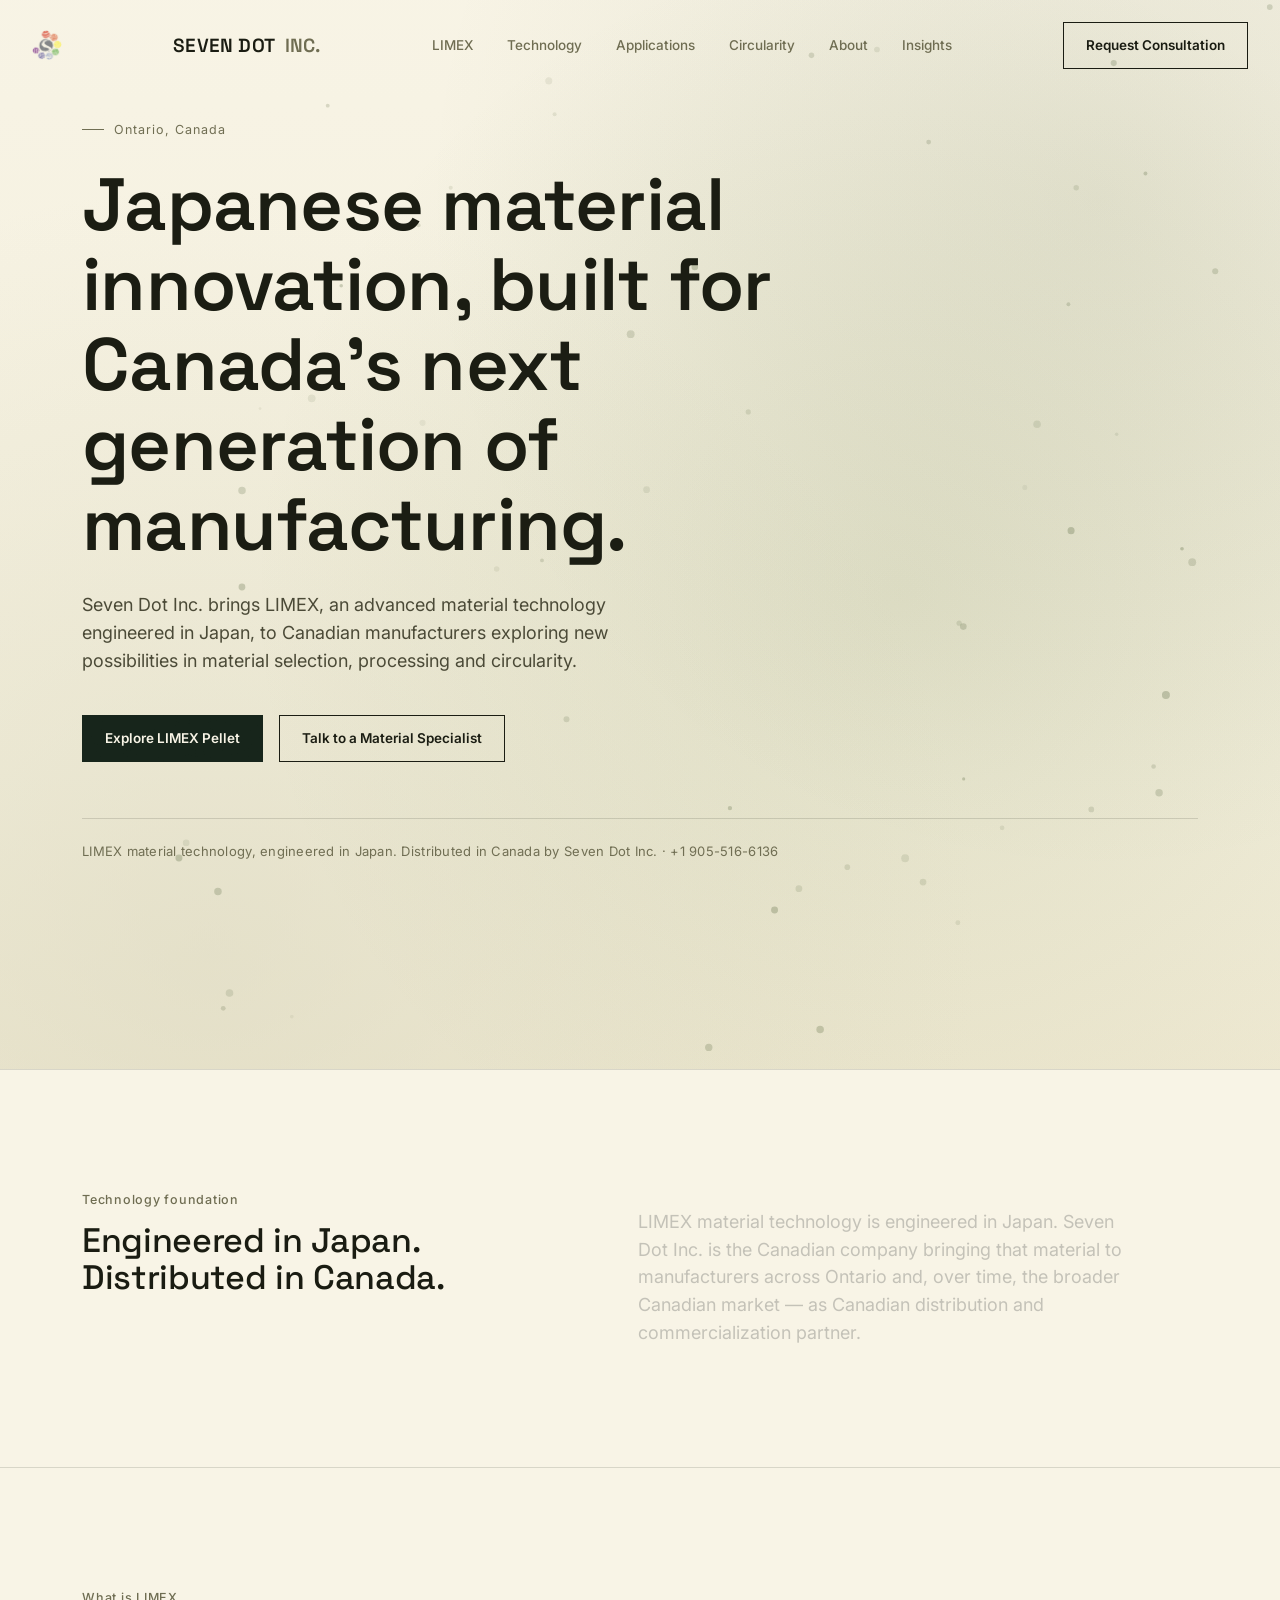
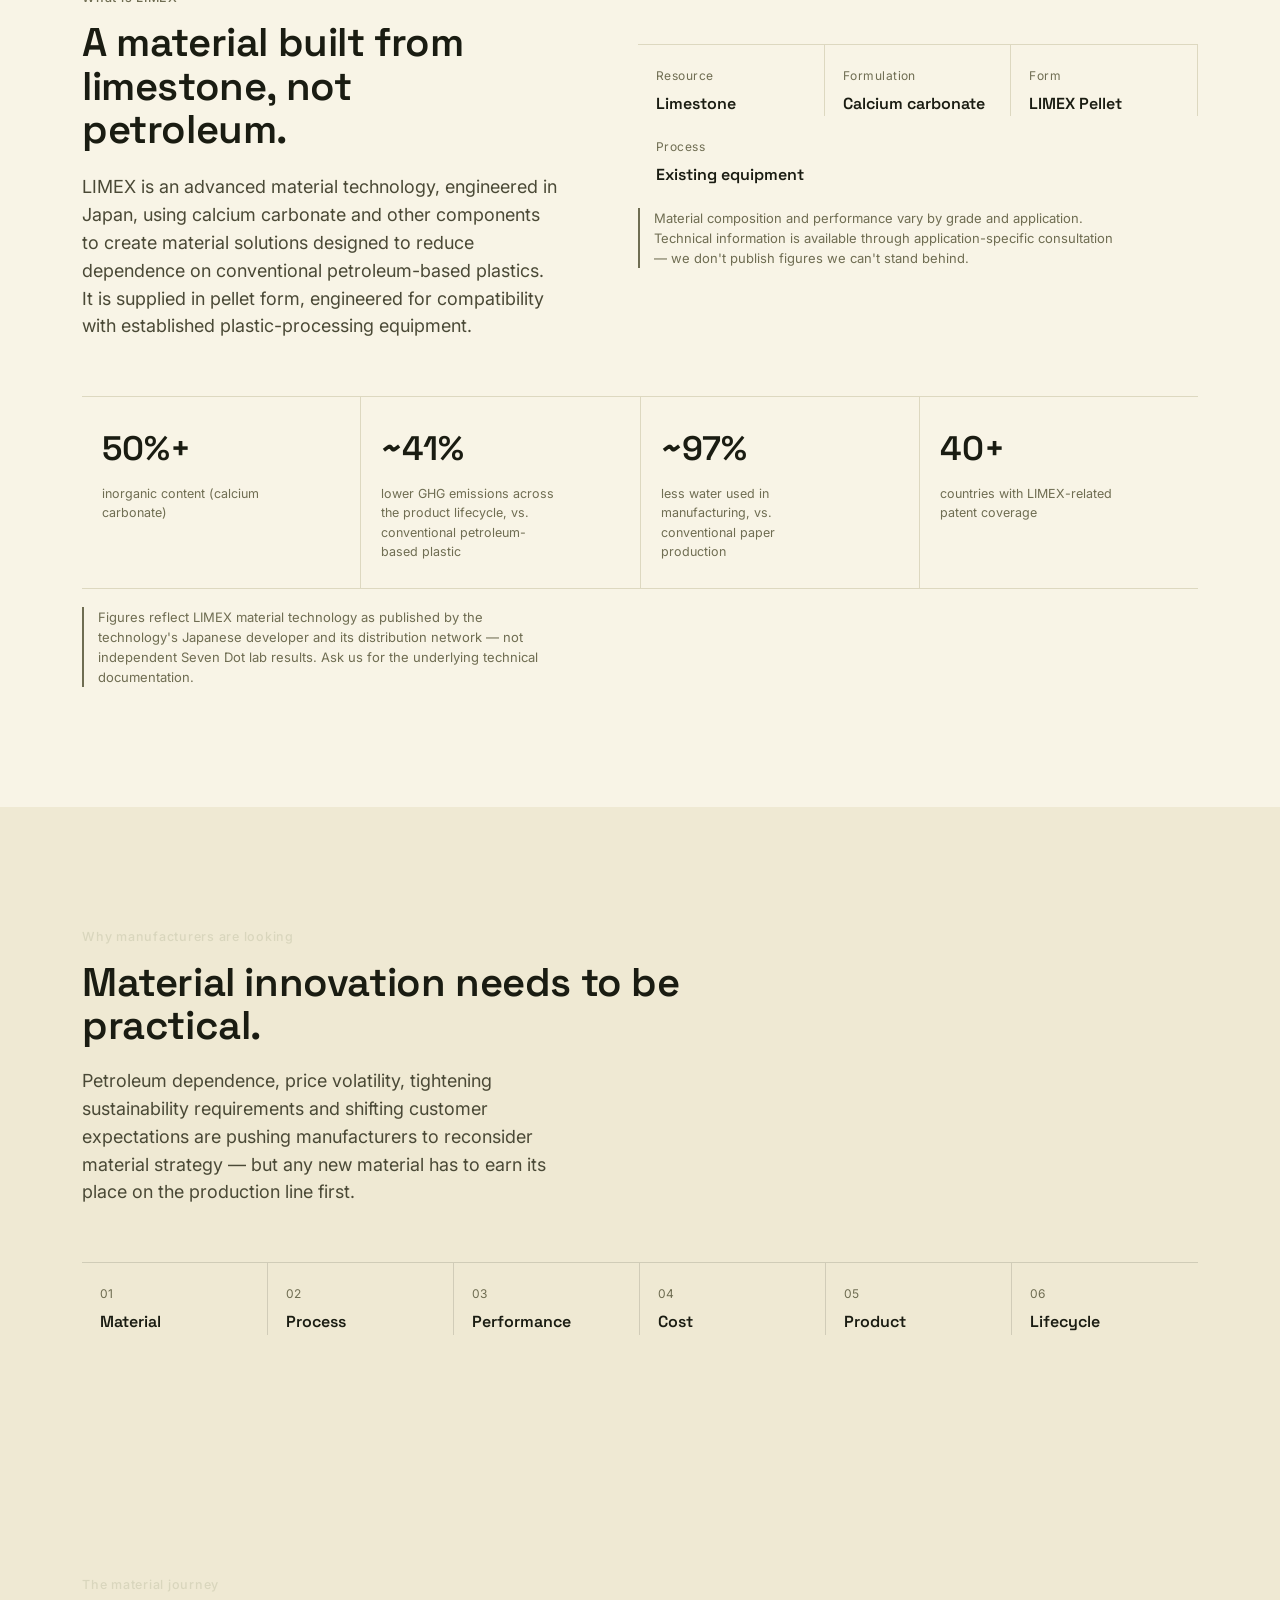
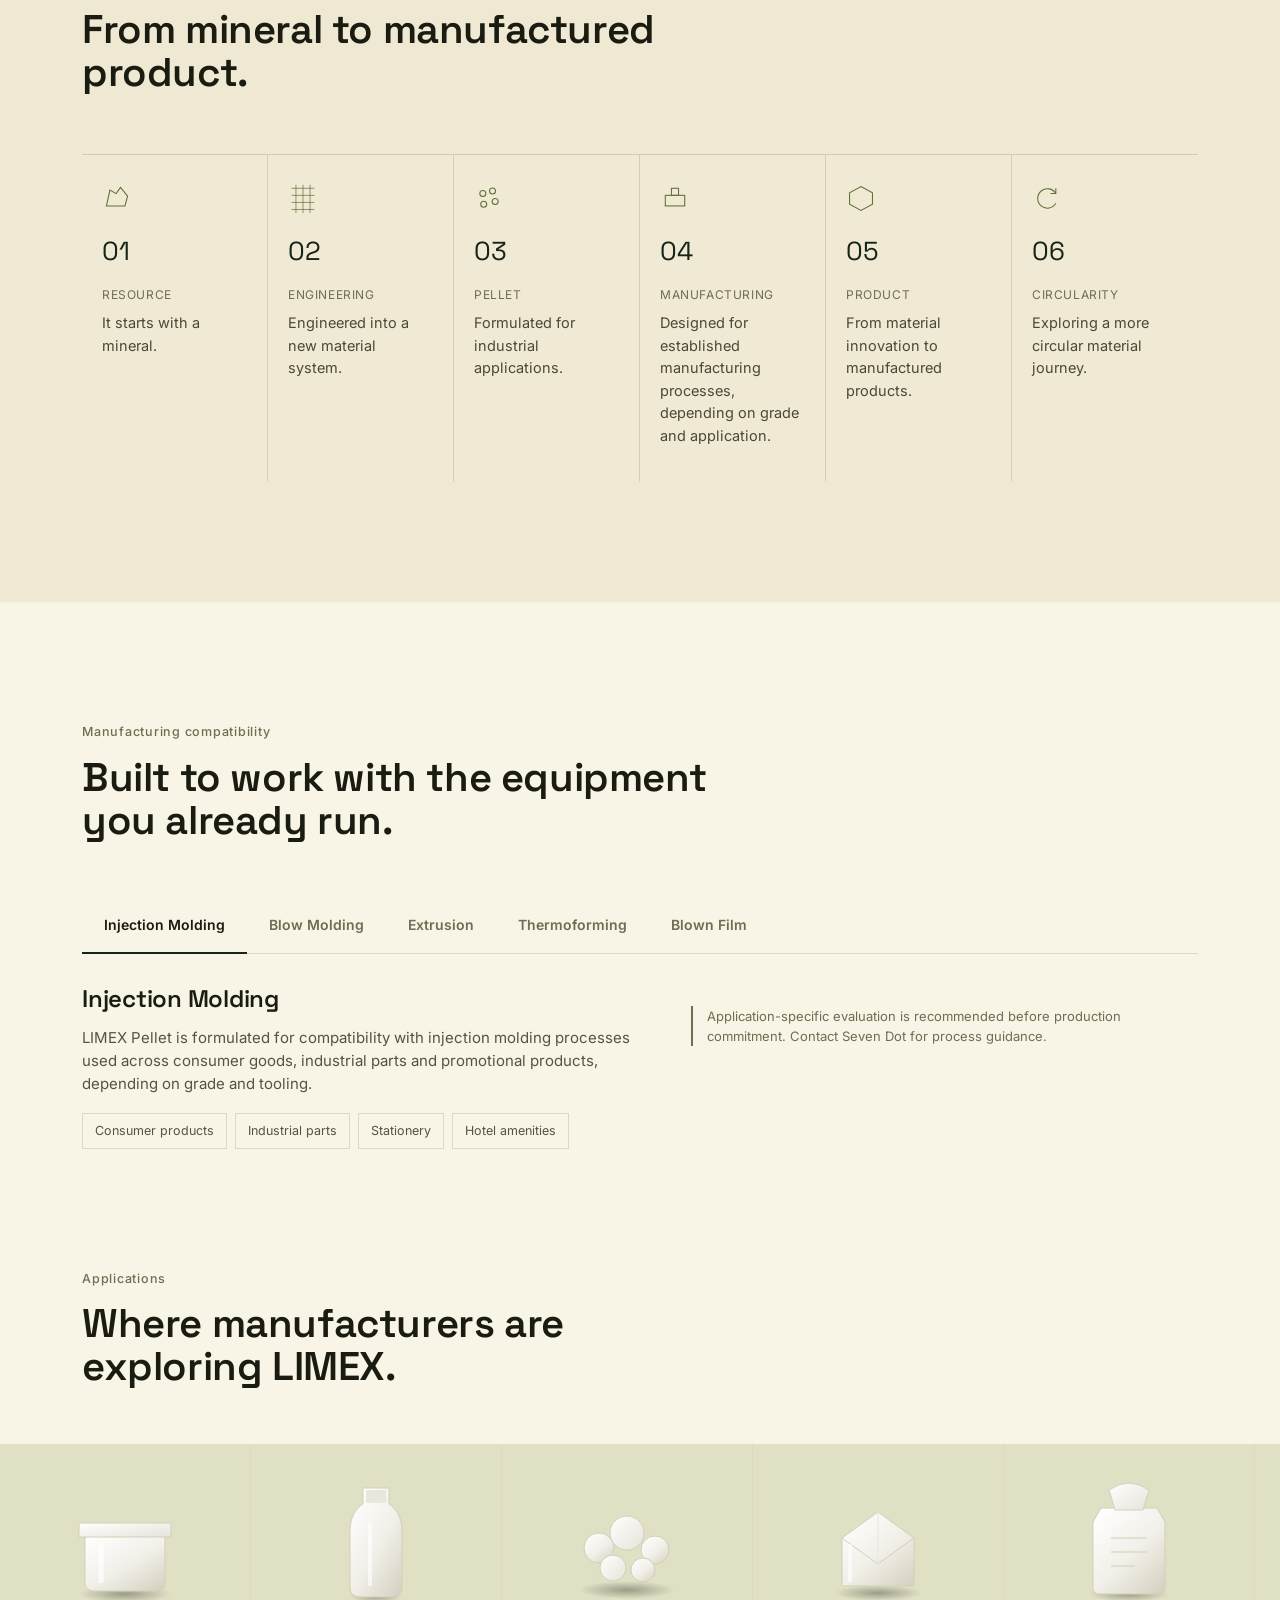
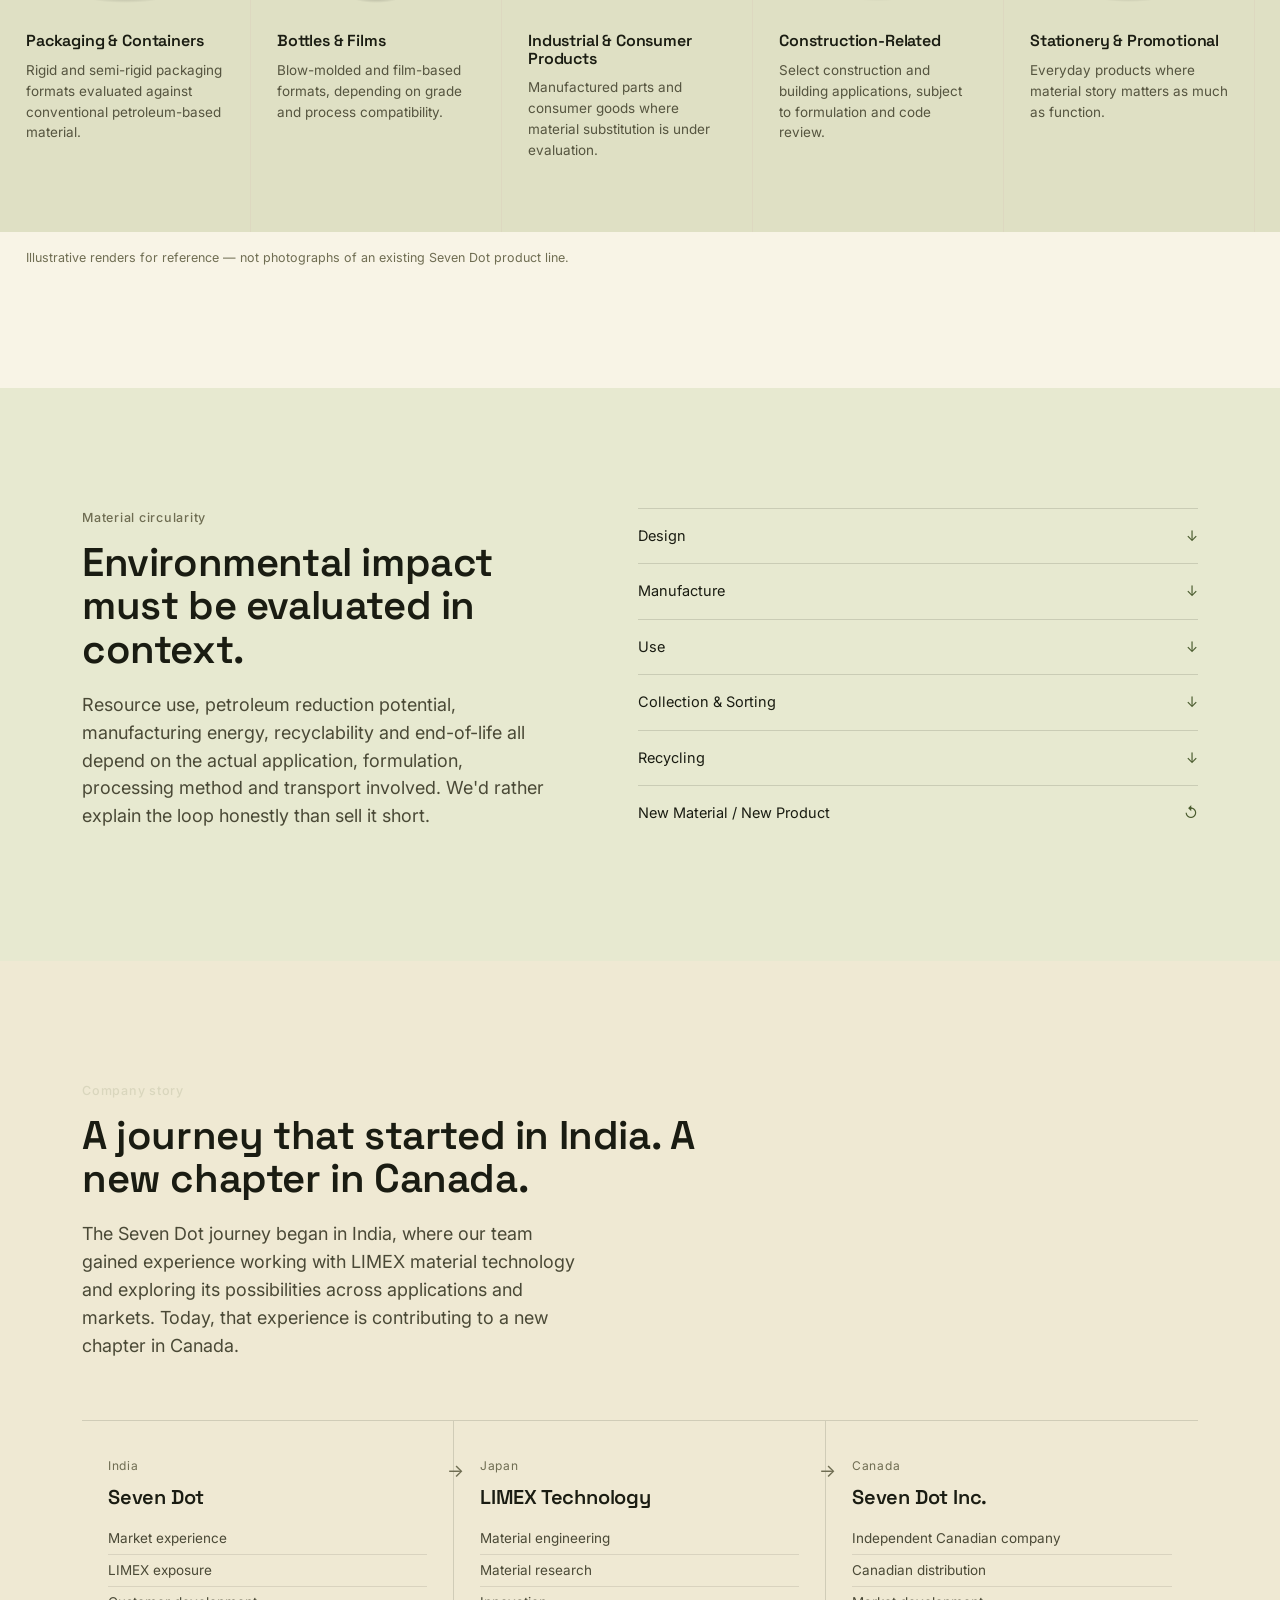
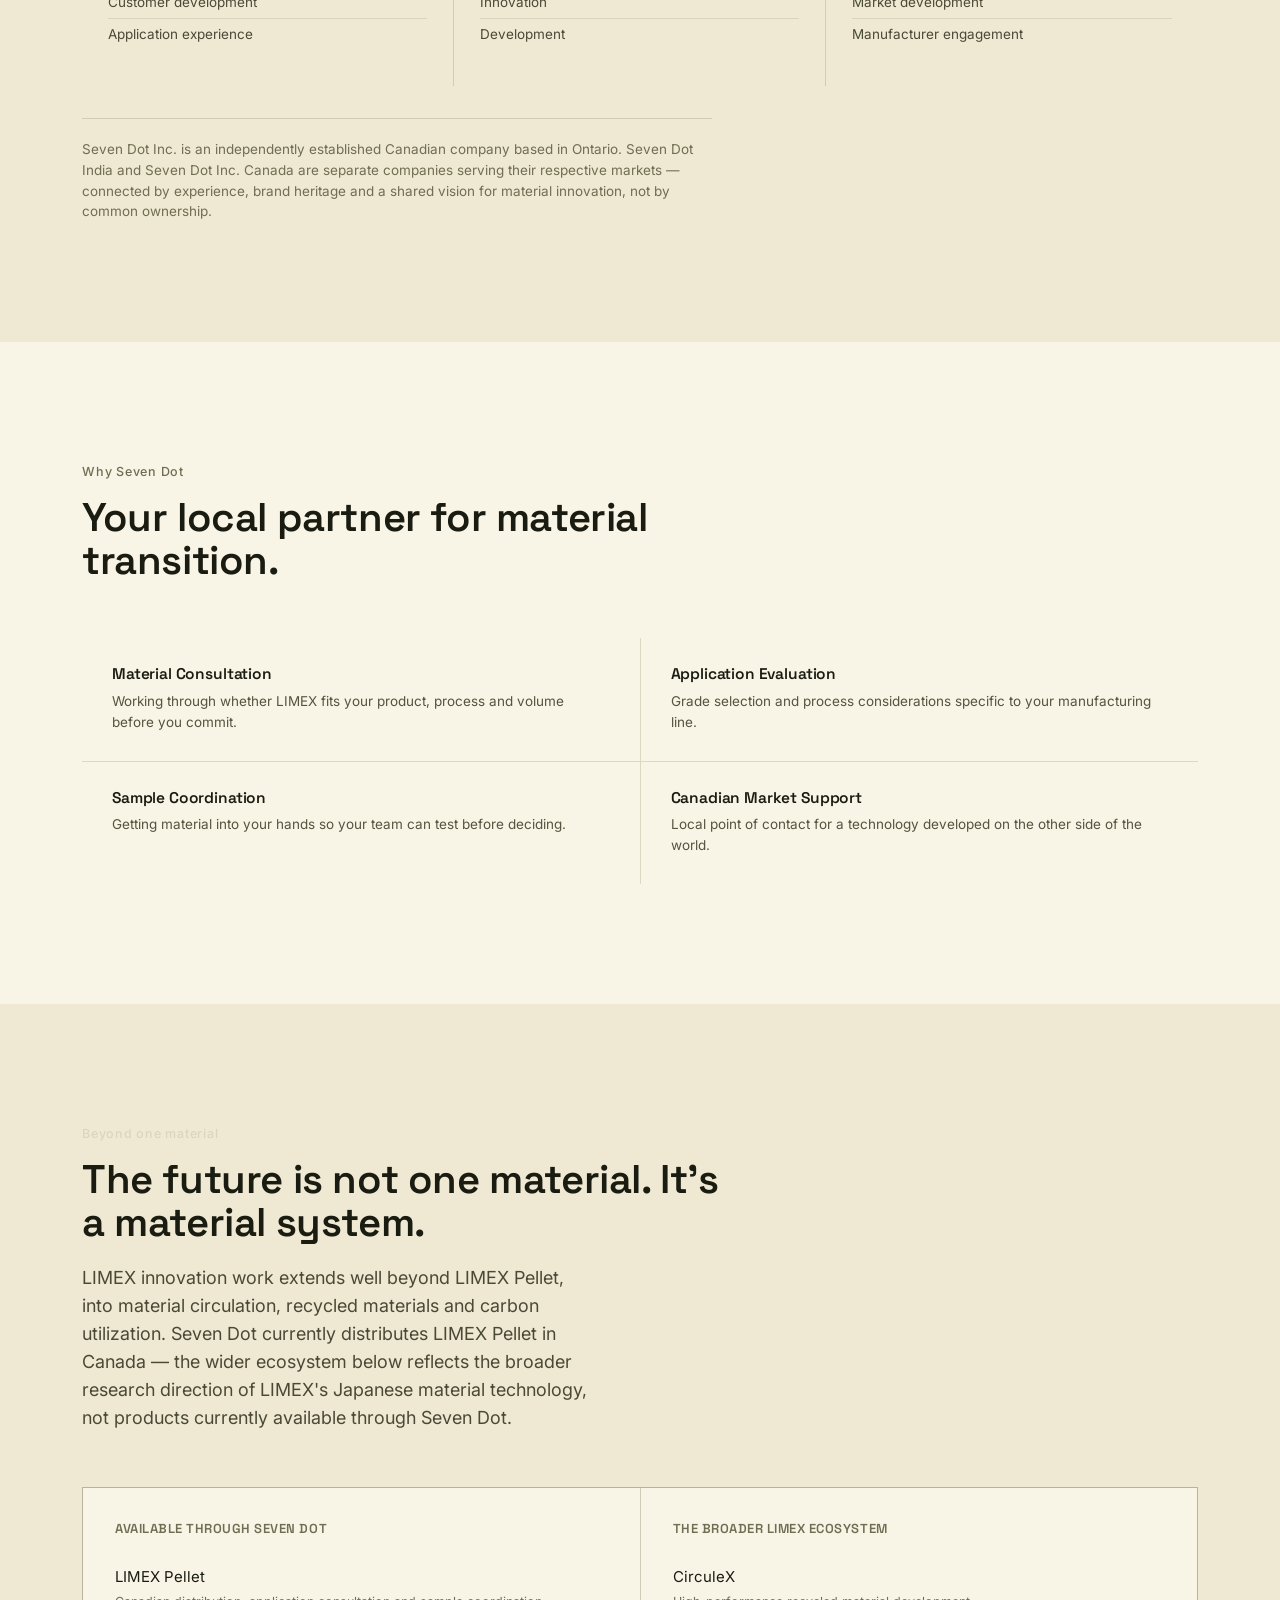
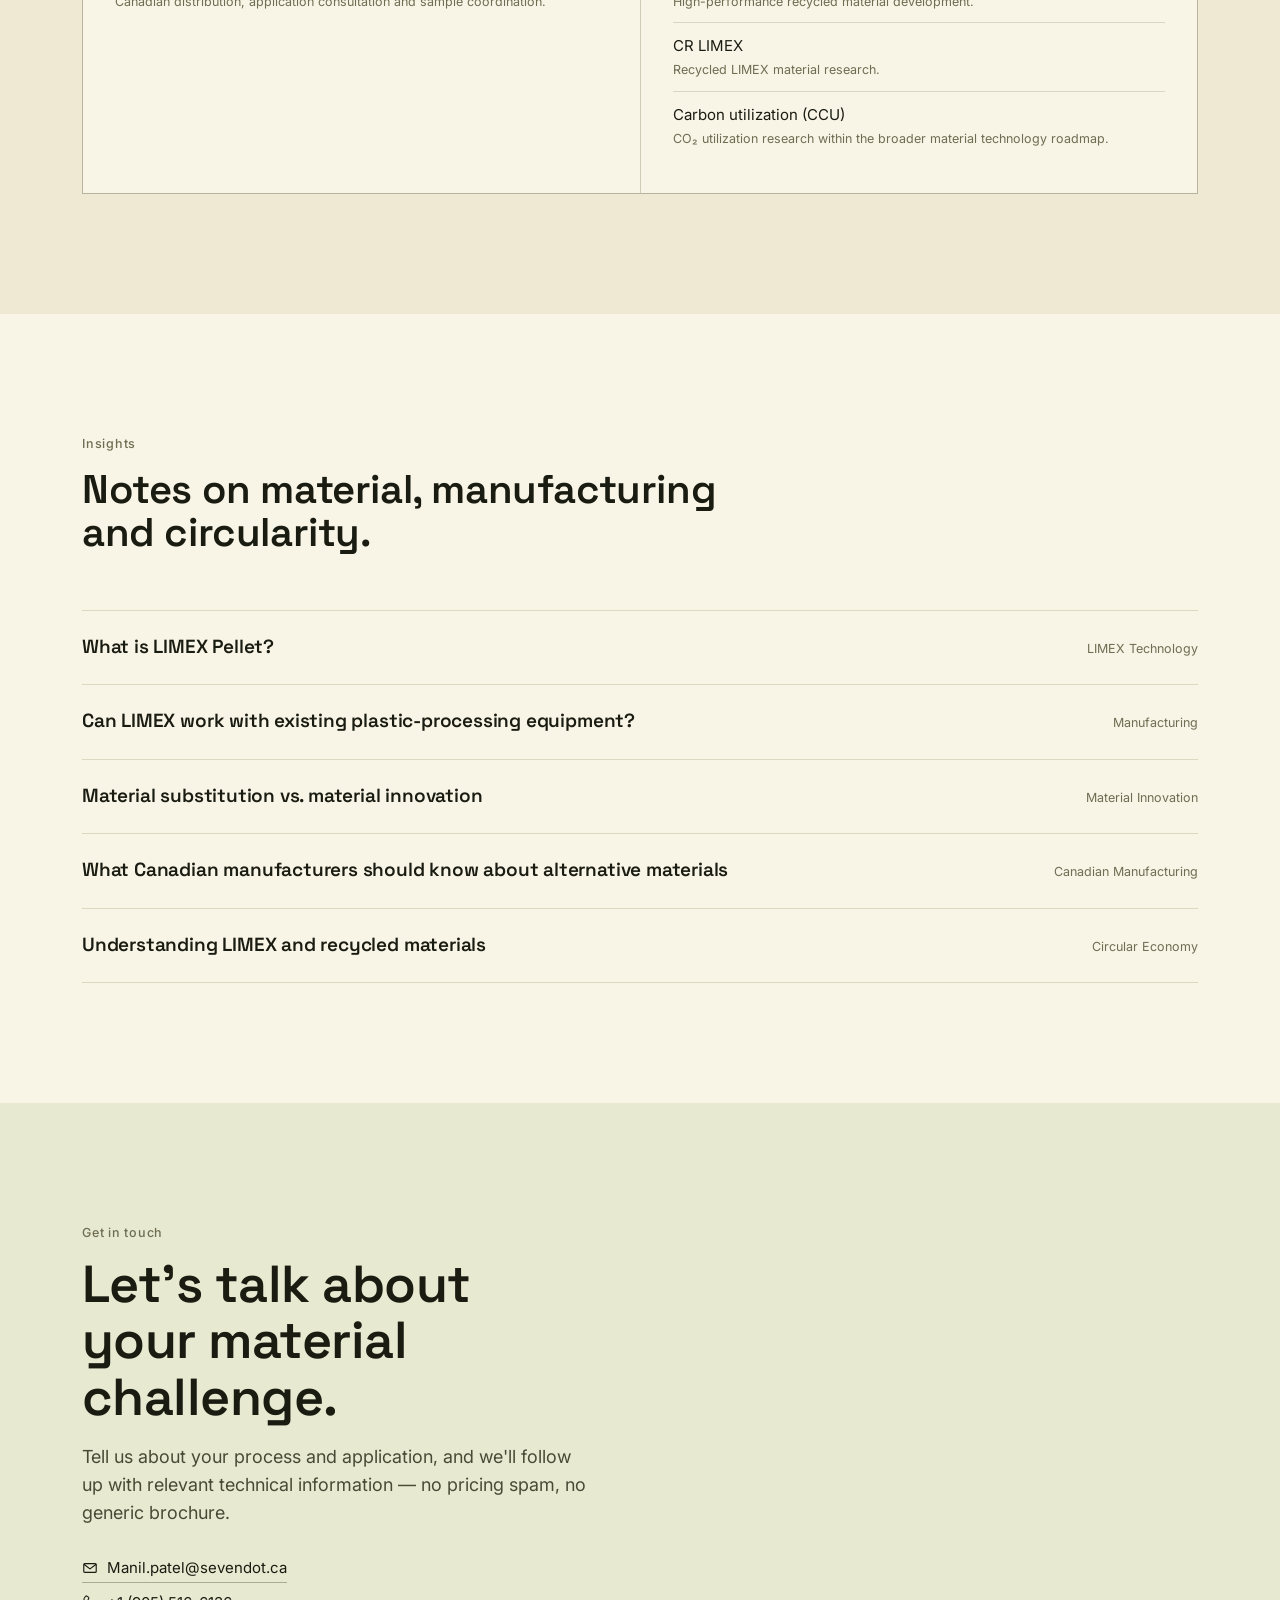
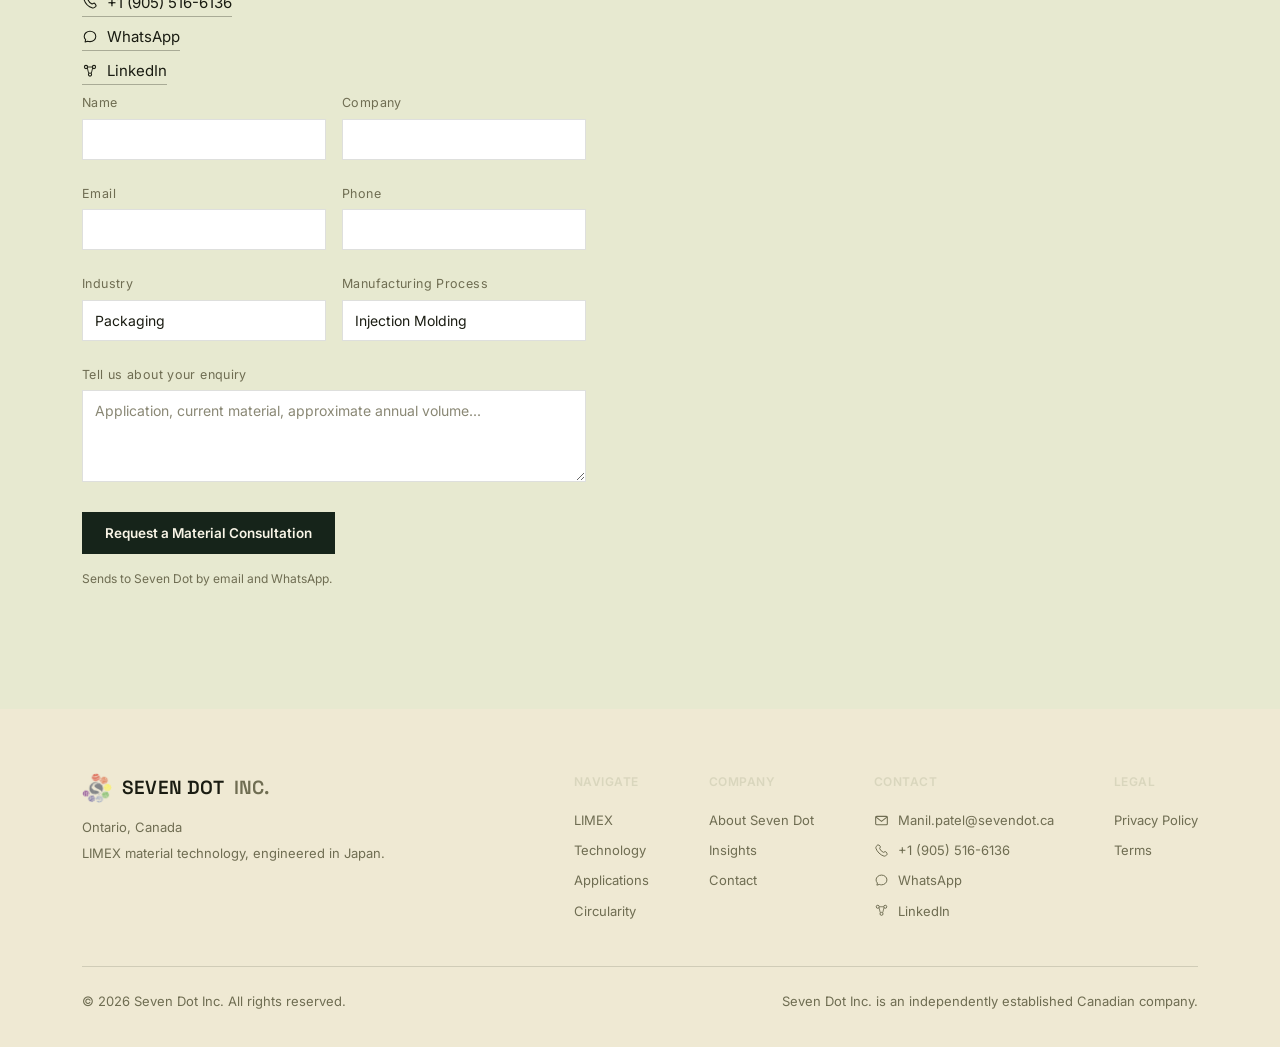
==== commit 715b527b: "Add files via upload" ====
--- a/seven-dot-homepage.html
+++ b/seven-dot-homepage.html
@@ -424,7 +424,8 @@
   }
   .foot-cols{display:flex;gap:60px;flex-wrap:wrap;}
   .foot-col h5{font-size:12px;color:var(--stone);letter-spacing:0.04em;margin-bottom:14px;font-weight:600;}
-  .foot-col a{display:block;padding:5px 0;color:var(--stone-on-dark);transition:color .2s;}
+  .foot-col a{display:flex;align-items:center;gap:9px;padding:5px 0;color:var(--stone-on-dark);transition:color .2s;}
+  .foot-col a svg{flex-shrink:0;}
   .foot-col a:hover{color:var(--indigo);}
   .foot-bottom{
     display:flex;justify-content:space-between;flex-wrap:wrap;gap:12px;
@@ -463,7 +464,9 @@
   .contact-details a{
     font-size:15px;color:var(--charcoal);border-bottom:1px solid rgba(26,28,18,0.3);
     width:max-content;padding-bottom:2px;
-  }
+    display:inline-flex;align-items:center;gap:9px;
+  }
+  .contact-details a svg{flex-shrink:0;}
   .contact-details a:hover{border-bottom-color:var(--charcoal);}
 
   .enquiry-form{
@@ -954,11 +957,10 @@
         <h2 style="color:var(--charcoal);">Let's talk about your material challenge.</h2>
         <p class="lede">Tell us about your process and application, and we'll follow up with relevant technical information — no pricing spam, no generic brochure.</p>
         <div class="contact-details">
-          <a href="mailto:Manil.patel@sevedot.ca">Manil.patel@sevedot.ca</a>
-          <a href="tel:+19055166136">+1 (905) 516-6136</a>
-        </div>
-      </div>
-      <form id="enquiryForm" class="enquiry-form">
+          <a href="mailto:Manil.patel@sevendot.ca"><svg width="16" height="16" viewBox="0 0 18 18" fill="none" xmlns="http://www.w3.org/2000/svg"><rect x="2" y="4" width="14" height="10" rx="1.2" stroke="currentColor" stroke-width="1.3"/><path d="M2.5 5 L9 10 L15.5 5" stroke="currentColor" stroke-width="1.3" stroke-linecap="round" stroke-linejoin="round"/></svg>Manil.patel@sevendot.ca</a>
+          <a href="tel:+19055166136"><svg width="16" height="16" viewBox="0 0 18 18" fill="none" xmlns="http://www.w3.org/2000/svg"><path d="M5.2 2.3l2 1.2c.4.3.6.8.4 1.3l-.8 1.9a9 9 0 0 0 4.5 4.5l1.9-.8c.5-.2 1 0 1.3.4l1.2 2c.3.5.2 1.1-.3 1.4l-1.7 1.2c-.5.4-1.2.5-1.8.3C7.6 14.4 3.6 10.4 2.3 6.3c-.2-.6-.1-1.3.3-1.8L3.8 2.8c.3-.5.9-.6 1.4-.3z" stroke="currentColor" stroke-width="1.2" stroke-linejoin="round"/></svg>+1 (905) 516-6136</a>
+          <a href="https://wa.me/19055166136" target="_blank" rel="noopener"><svg width="16" height="16" viewBox="0 0 18 18" fill="none" xmlns="http://www.w3.org/2000/svg"><path d="M9 2.5c-3.6 0-6.5 2.6-6.5 5.8 0 1.4.6 2.7 1.6 3.7l-.6 2.6 2.8-.9c.8.3 1.7.5 2.7.5 3.6 0 6.5-2.6 6.5-5.9S12.6 2.5 9 2.5z" stroke="currentColor" stroke-width="1.2" stroke-linejoin="round"/></svg>WhatsApp</a>
+          <a href="https://www.linkedin.com/company/seven-dot-inc/" target="_blank" rel="noopener"><svg width="16" height="16" viewBox="0 0 18 18" fill="none" xmlns="http://www.w3.org/2000/svg"><circle cx="4.5" cy="4.5" r="1.8" stroke="currentColor" stroke-width="1.2"/><circle cx="13.5" cy="4.5" r="1.8" stroke="currentColor" stroke-width="1.2"/><circle cx="9" cy="13" r="1.8" stroke="currentColor" stroke-width="1.2"/><path d="M6 5.6L7.5 11.5M12 5.6L10.5 11.5M6.3 4.5H11.7" stroke="currentColor" stroke-width="1"/></svg>LinkedIn</a>
         <div class="form-row">
           <div class="form-field"><label for="f-name">Name</label><input id="f-name" name="name" type="text" required></div>
           <div class="form-field"><label for="f-company">Company</label><input id="f-company" name="company" type="text"></div>
@@ -1018,8 +1020,10 @@
         </div>
         <div class="foot-col">
           <h5>CONTACT</h5>
-          <a href="mailto:Manil.patel@sevedot.ca">Manil.patel@sevedot.ca</a>
-          <a href="tel:+19055166136">+1 (905) 516-6136</a>
+          <a href="mailto:Manil.patel@sevendot.ca"><svg width="15" height="15" viewBox="0 0 18 18" fill="none" xmlns="http://www.w3.org/2000/svg"><rect x="2" y="4" width="14" height="10" rx="1.2" stroke="currentColor" stroke-width="1.3"/><path d="M2.5 5 L9 10 L15.5 5" stroke="currentColor" stroke-width="1.3" stroke-linecap="round" stroke-linejoin="round"/></svg>Manil.patel@sevendot.ca</a>
+          <a href="tel:+19055166136"><svg width="15" height="15" viewBox="0 0 18 18" fill="none" xmlns="http://www.w3.org/2000/svg"><path d="M5.2 2.3l2 1.2c.4.3.6.8.4 1.3l-.8 1.9a9 9 0 0 0 4.5 4.5l1.9-.8c.5-.2 1 0 1.3.4l1.2 2c.3.5.2 1.1-.3 1.4l-1.7 1.2c-.5.4-1.2.5-1.8.3C7.6 14.4 3.6 10.4 2.3 6.3c-.2-.6-.1-1.3.3-1.8L3.8 2.8c.3-.5.9-.6 1.4-.3z" stroke="currentColor" stroke-width="1.2" stroke-linejoin="round"/></svg>+1 (905) 516-6136</a>
+          <a href="https://wa.me/19055166136" target="_blank" rel="noopener"><svg width="15" height="15" viewBox="0 0 18 18" fill="none" xmlns="http://www.w3.org/2000/svg"><path d="M9 2.5c-3.6 0-6.5 2.6-6.5 5.8 0 1.4.6 2.7 1.6 3.7l-.6 2.6 2.8-.9c.8.3 1.7.5 2.7.5 3.6 0 6.5-2.6 6.5-5.9S12.6 2.5 9 2.5z" stroke="currentColor" stroke-width="1.2" stroke-linejoin="round"/></svg>WhatsApp</a>
+          <a href="https://www.linkedin.com/company/seven-dot-inc/" target="_blank" rel="noopener"><svg width="15" height="15" viewBox="0 0 18 18" fill="none" xmlns="http://www.w3.org/2000/svg"><circle cx="4.5" cy="4.5" r="1.8" stroke="currentColor" stroke-width="1.2"/><circle cx="13.5" cy="4.5" r="1.8" stroke="currentColor" stroke-width="1.2"/><circle cx="9" cy="13" r="1.8" stroke="currentColor" stroke-width="1.2"/><path d="M6 5.6L7.5 11.5M12 5.6L10.5 11.5M6.3 4.5H11.7" stroke="currentColor" stroke-width="1"/></svg>LinkedIn</a>
         </div>
         <div class="foot-col">
           <h5>LEGAL</h5>
@@ -1099,7 +1103,7 @@
     }
   })();
   // Enquiry form -> pre-filled email + WhatsApp handoff
-  const SEVEN_DOT_EMAIL = 'Manil.patel@sevedot.ca';
+  const SEVEN_DOT_EMAIL = 'Manil.patel@sevendot.ca';
   const SEVEN_DOT_WHATSAPP = '19055166136'; // +1 905-516-6136
   const enquiryForm = document.getElementById('enquiryForm');
   if (enquiryForm) {
